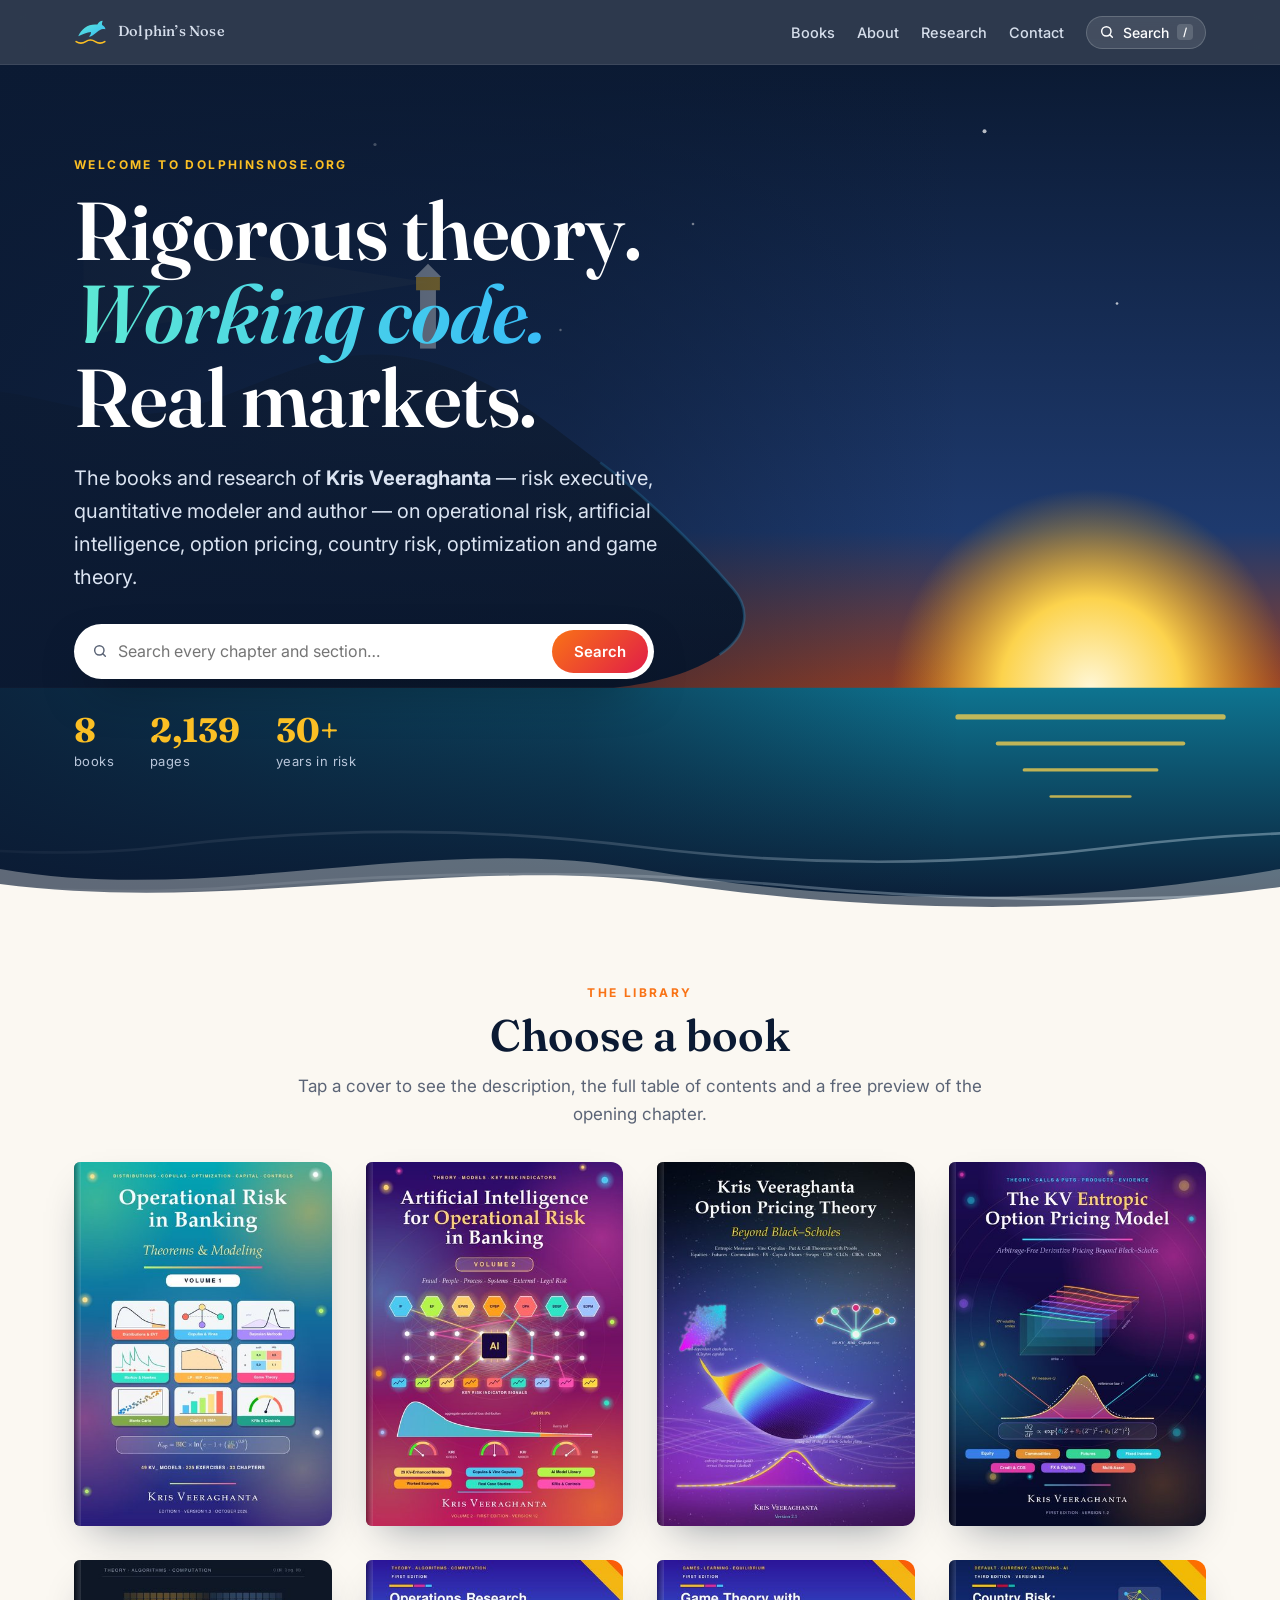
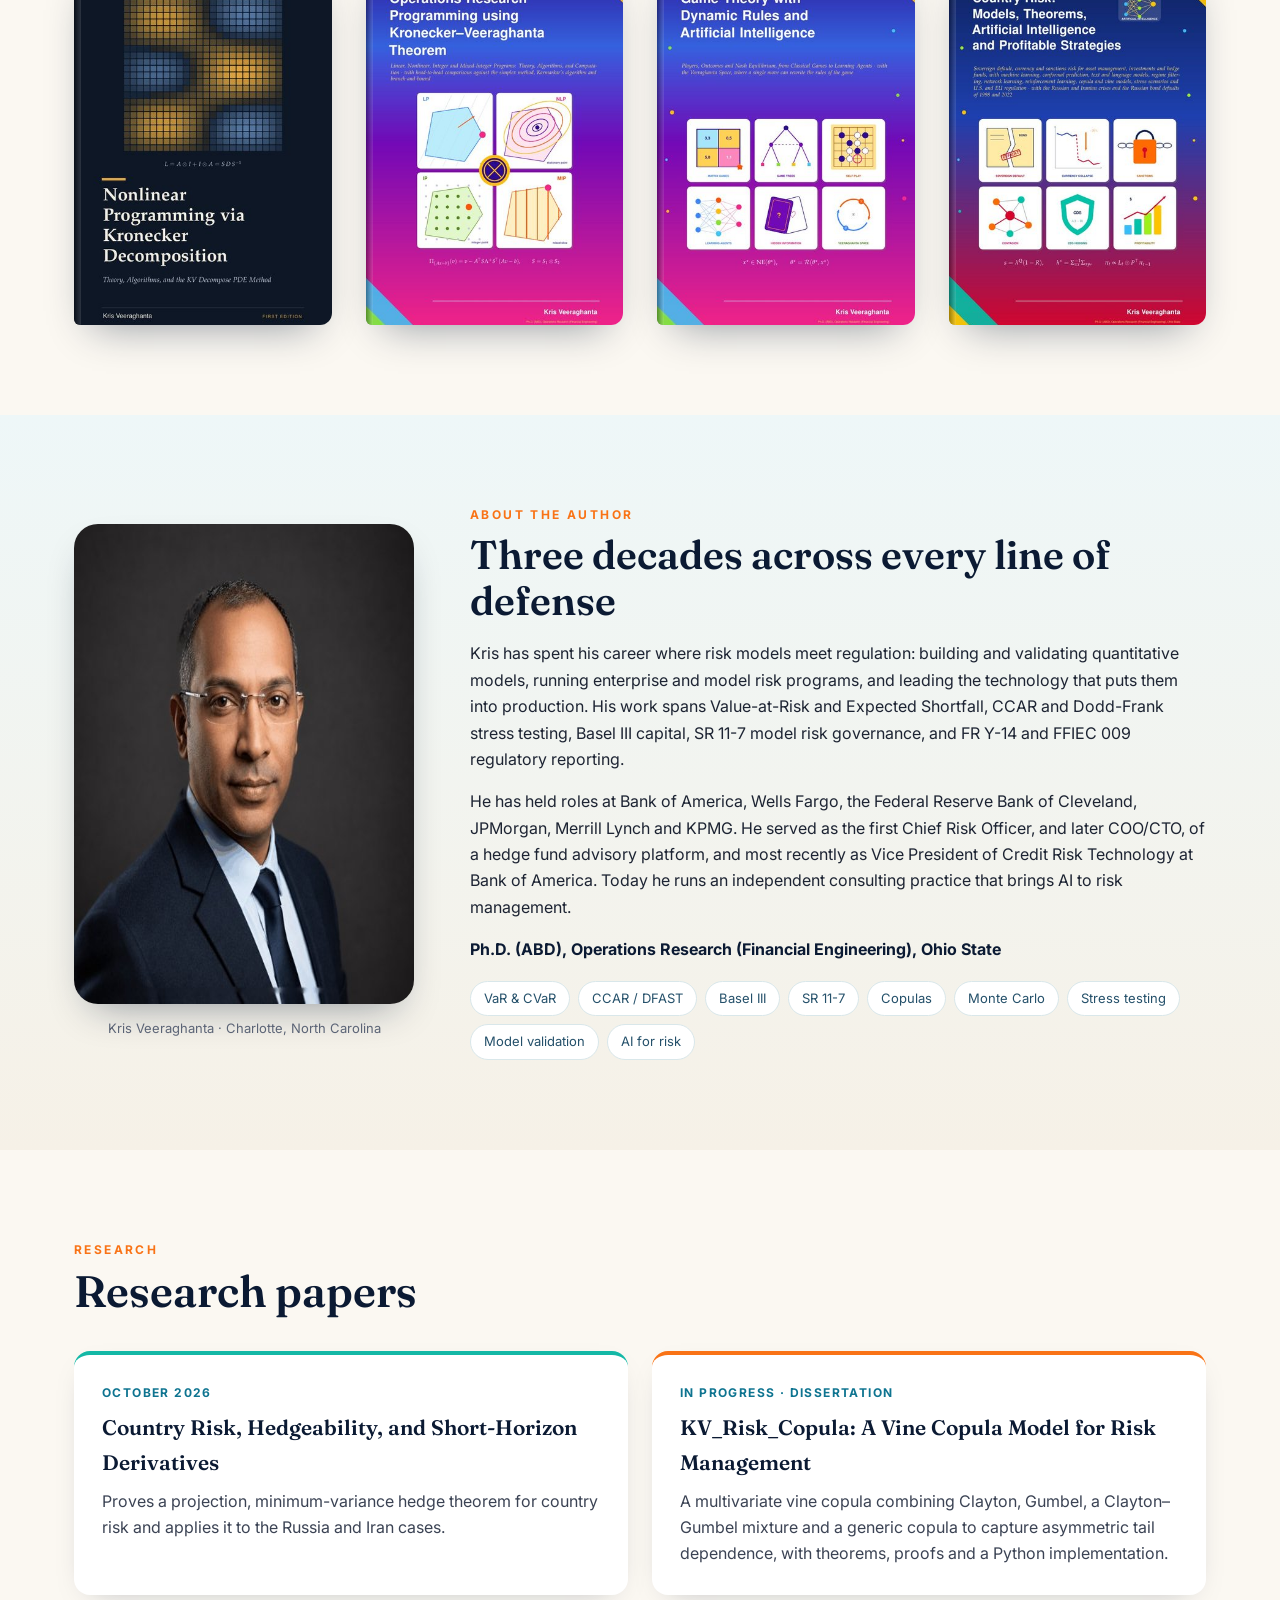
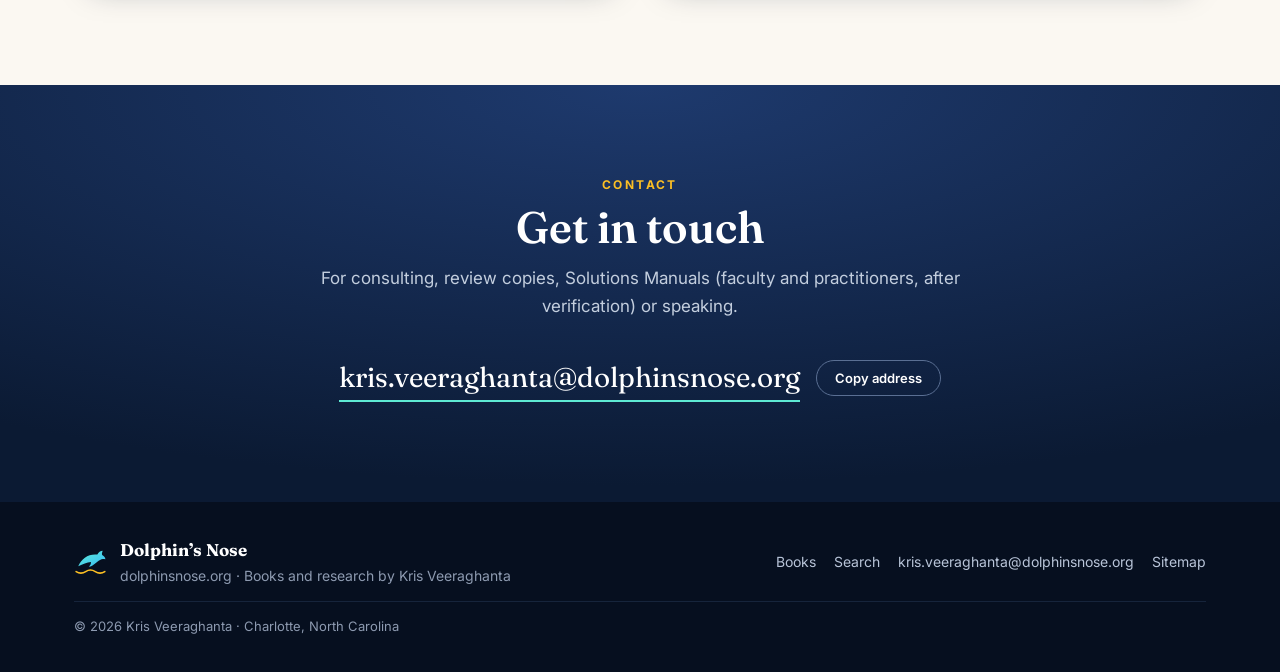
==== index.html @ d5c40ae0 "Launch dolphinsnose.org Co-Authored-By: Claude Opus 5.5 <noreply@anthropic.com> Claude-Session: http" ====
<!DOCTYPE html>
<html lang="en">
<head>
<meta charset="utf-8">
<meta name="viewport" content="width=device-width, initial-scale=1">
<title>Dolphin’s Nose · Books by Kris Veeraghanta</title>
<meta name="description" content="Welcome to Dolphin’s Nose, the home of Kris Veeraghanta’s books on operational risk, AI, option pricing, country risk, optimization and game theory, with contents and free chapter previews.">
<meta name="author" content="Kris Veeraghanta">
<meta name="robots" content="index, follow, max-image-preview:large">
<link rel="canonical" href="https://dolphinsnose.org/">
<meta property="og:type" content="website">
<meta property="og:site_name" content="Dolphin's Nose · Kris Veeraghanta">
<meta property="og:title" content="Dolphin’s Nose · Books by Kris Veeraghanta">
<meta property="og:description" content="Welcome to Dolphin’s Nose, the home of Kris Veeraghanta’s books on operational risk, AI, option pricing, country risk, optimization and game theory, with contents and free chapter previews.">
<meta property="og:url" content="https://dolphinsnose.org/">
<meta property="og:image" content="https://dolphinsnose.org/img/og-image.jpg">
<meta name="twitter:card" content="summary_large_image">
<meta name="theme-color" content="#0b1a33">
<link rel="icon" href="/img/favicon.svg" type="image/svg+xml">
<link rel="sitemap" type="application/xml" href="/sitemap.xml">
<link rel="preconnect" href="https://fonts.googleapis.com">
<link rel="preconnect" href="https://fonts.gstatic.com" crossorigin>
<link href="https://fonts.googleapis.com/css2?family=Fraunces:ital,opsz,wght@0,9..144,400;0,9..144,600;0,9..144,700;1,9..144,400&family=Inter:wght@400;500;600;700&display=swap" rel="stylesheet">
<link rel="stylesheet" href="style.css">
<script type="application/ld+json">[{"@context": "https://schema.org", "@type": "WebSite", "name": "Dolphin's Nose — Kris Veeraghanta", "url": "https://dolphinsnose.org/", "potentialAction": {"@type": "SearchAction", "target": "https://dolphinsnose.org/search.html?q={search_term_string}", "query-input": "required name=search_term_string"}}, {"@context": "https://schema.org", "@type": "Person", "name": "Kris Veeraghanta", "url": "https://dolphinsnose.org/", "image": "https://dolphinsnose.org/img/kris-veeraghanta.jpg", "email": "mailto:kris.veeraghanta@dolphinsnose.org", "jobTitle": "Risk executive, quantitative modeler and author", "address": {"@type": "PostalAddress", "addressLocality": "Charlotte", "addressRegion": "NC", "addressCountry": "US"}, "alumniOf": "The Ohio State University"}]</script>
</head>
<body>
<header class="nav"><div class="wrap">
  <a class="brand" href="/index.html" aria-label="Dolphin's Nose home"><svg class="mark" viewBox="0 0 64 64" aria-hidden="true"><defs><linearGradient id="dg" x1="0" y1="0" x2="1" y2="1"><stop offset="0" stop-color="#5eead4"/><stop offset="1" stop-color="#38bdf8"/></linearGradient></defs><path fill="url(#dg)" d="M8 40c6-15 20-24 36-22 2-4 6-7 10-7-1 3-2 6-1 8 4 2 6 5 6 8-4-1-7-1-10 1-7 4-12 11-21 13 3-3 4-6 4-9-8 1-15 4-24 8z"/><path d="M4 50c6 4 12 4 18 0s12-4 18 0 12 4 18 0" fill="none" stroke="#fbbf24" stroke-width="3" stroke-linecap="round"/></svg><span>Dolphin’s Nose</span></a>
  <nav><ul>
    <li><a href="/index.html#books">Books</a></li>
    <li class="hide-sm"><a href="/index.html#about">About</a></li>
    <li class="hide-sm"><a href="/index.html#research">Research</a></li>
    <li><a href="/index.html#contact">Contact</a></li>
    <li><button class="search-btn" type="button" data-open-search aria-label="Search the site"><svg viewBox="0 0 24 24" width="16" height="16" aria-hidden="true"><circle cx="11" cy="11" r="7" fill="none" stroke="currentColor" stroke-width="2.2"/><path d="M20 20l-4.2-4.2" stroke="currentColor" stroke-width="2.2" stroke-linecap="round"/></svg><span class="hide-sm">Search</span><kbd class="hide-sm">/</kbd></button></li>
  </ul></nav>
</div></header>

<main id="top">
<section class="hero">
  <svg class="hero-art" viewBox="0 0 1440 640" preserveAspectRatio="xMidYMid slice" aria-hidden="true">
<defs>
 <linearGradient id="sky" x1="0" y1="0" x2="0" y2="1"><stop offset="0" stop-color="#0b1a33"/><stop offset=".55" stop-color="#1e3a6e"/><stop offset=".8" stop-color="#c2410c"/><stop offset="1" stop-color="#fbbf24"/></linearGradient>
 <radialGradient id="sun" cx=".5" cy=".5" r=".5"><stop offset="0" stop-color="#fff7d6"/><stop offset=".45" stop-color="#fcd34d"/><stop offset="1" stop-color="#f59e0b" stop-opacity="0"/></radialGradient>
 <linearGradient id="sea" x1="0" y1="0" x2="0" y2="1"><stop offset="0" stop-color="#0e7490"/><stop offset="1" stop-color="#0b1a33"/></linearGradient>
 <linearGradient id="cliff" x1="0" y1="0" x2="0" y2="1"><stop offset="0" stop-color="#16263f"/><stop offset="1" stop-color="#0a1426"/></linearGradient>
</defs>
<rect width="1440" height="640" fill="url(#sky)"/>
<g fill="#fff" opacity=".7"><circle cx="120" cy="70" r="1.4"/><circle cx="300" cy="140" r="1"/><circle cx="520" cy="60" r="1.2"/><circle cx="760" cy="120" r="1"/><circle cx="980" cy="50" r="1.5"/><circle cx="1210" cy="110" r="1.1"/><circle cx="1360" cy="40" r="1"/><circle cx="660" cy="200" r=".9"/><circle cx="1080" cy="180" r="1"/></g>
<circle cx="1060" cy="470" r="150" fill="url(#sun)"/>
<path d="M0 470 L1440 470 L1440 640 L0 640Z" fill="url(#sea)"/>
<g stroke="#fcd34d" stroke-linecap="round" opacity=".75"><path d="M960 492h200" stroke-width="4"/><path d="M990 512h140" stroke-width="3"/><path d="M1010 532h100" stroke-width="2.5"/><path d="M1030 552h60" stroke-width="2"/></g>
<path d="M0 470 L0 300 C 70 290 120 250 190 245 C 260 240 300 270 360 262 C 420 254 470 210 540 220 C 600 228 640 262 690 300 C 720 322 760 360 790 395 C 805 412 800 432 780 445 C 760 458 735 466 700 470 Z" fill="url(#cliff)"/>
<path d="M690 300 C 720 322 760 360 790 395 C 805 412 800 432 780 445" fill="none" stroke="#38bdf8" stroke-opacity=".35" stroke-width="2"/>
<g transform="translate(560 214)"><rect x="-6" y="-46" width="12" height="46" fill="#e2e8f0"/><rect x="-9" y="-54" width="18" height="10" fill="#fbbf24"/><path d="M-10 -54 L0 -64 L10 -54Z" fill="#e2e8f0"/><path d="M0 -50 L-260 -90 L-260 -10Z" fill="#fde68a" opacity=".08"/></g>
<g fill="#0b1a33" opacity=".85"><path d="M1240 520 c18-22 46-30 72-24 4-6 10-9 16-9-2 5-2 9-1 12 6 3 9 7 9 12-6-2-11-1-15 1-11 7-19 17-33 20 4-4 6-9 6-13-13 1-24 5-38 12z"/></g>
<g stroke="#e0f2fe" stroke-opacity=".35" fill="none" stroke-width="2"><path d="M0 590 C 120 575 240 605 360 590 S 600 575 720 590 S 960 605 1080 590 S 1320 575 1440 590"/><path d="M0 620 C 140 607 280 632 420 620 S 700 607 840 620 S 1120 632 1260 620 S 1400 610 1440 615"/></g>
</svg>
  <div class="wrap hero-in">
    <div class="eyebrow">Welcome to dolphinsnose.org</div>
    <h1>Rigorous theory.<br><em>Working code.</em><br>Real markets.</h1>
    <p class="lede">The books and research of <b>Kris Veeraghanta</b> — risk executive, quantitative modeler and author — on operational risk, artificial intelligence, option pricing, country risk, optimization and game theory.</p>
    <form class="hero-search" action="search.html" role="search" data-hero-search>
      <svg viewBox="0 0 24 24" width="16" height="16" aria-hidden="true"><circle cx="11" cy="11" r="7" fill="none" stroke="currentColor" stroke-width="2.2"/><path d="M20 20l-4.2-4.2" stroke="currentColor" stroke-width="2.2" stroke-linecap="round"/></svg><input name="q" type="search" placeholder="Search every chapter and section…" aria-label="Search the books">
      <button type="submit">Search</button>
    </form>
    <div class="hero-stats">
      <div><b>8</b><span>books</span></div>
      <div><b>2,139</b><span>pages</span></div>
      <div><b>30+</b><span>years in risk</span></div>
    </div>
  </div>
  <svg class="waves" viewBox="0 0 1440 120" preserveAspectRatio="none" aria-hidden="true"><path d="M0 60 C 240 110 480 10 720 60 S 1200 110 1440 60 V120 H0Z" fill="currentColor" opacity=".35"/><path d="M0 80 C 260 120 520 40 760 80 S 1220 120 1440 84 V120 H0Z" fill="currentColor"/></svg>
</section>

<section id="books" class="books-sec">
  <div class="wrap">
    <div class="sec-head center">
      <div class="eyebrow">The library</div>
      <h2>Choose a book</h2>
      <p>Tap a cover to see the description, the full table of contents and a free preview of the opening chapter.</p>
    </div>
    <div class="covers"><a class="cover-card" href="books/oprisk-vol1.html" aria-label="Operational Risk in Banking"><img src="img/oprisk-vol1-thumb.jpg" width="420" height="594" loading="lazy" alt="Cover of Operational Risk in Banking by Kris Veeraghanta"><span class="sheen"></span></a><a class="cover-card" href="books/ai-oprisk-vol2.html" aria-label="Artificial Intelligence for Operational Risk in Banking"><img src="img/ai-oprisk-vol2-thumb.jpg" width="420" height="594" loading="lazy" alt="Cover of Artificial Intelligence for Operational Risk in Banking by Kris Veeraghanta"><span class="sheen"></span></a><a class="cover-card" href="books/option-pricing.html" aria-label="Kris Veeraghanta Option Pricing Theory"><img src="img/option-pricing-thumb.jpg" width="420" height="594" loading="lazy" alt="Cover of Kris Veeraghanta Option Pricing Theory by Kris Veeraghanta"><span class="sheen"></span></a><a class="cover-card" href="books/entropic.html" aria-label="The KV Entropic Option Pricing Model"><img src="img/entropic-thumb.jpg" width="420" height="594" loading="lazy" alt="Cover of The KV Entropic Option Pricing Model by Kris Veeraghanta"><span class="sheen"></span></a><a class="cover-card" href="books/decompose-pde.html" aria-label="Nonlinear Programming via Kronecker Decomposition"><img src="img/decompose-pde-thumb.jpg" width="420" height="594" loading="lazy" alt="Cover of Nonlinear Programming via Kronecker Decomposition by Kris Veeraghanta"><span class="sheen"></span></a><a class="cover-card" href="books/or-programming.html" aria-label="Operations Research Programming using Kronecker–Veeraghanta Theorem"><img src="img/or-programming-thumb.jpg" width="420" height="594" loading="lazy" alt="Cover of Operations Research Programming using Kronecker–Veeraghanta Theorem by Kris Veeraghanta"><span class="sheen"></span></a><a class="cover-card" href="books/game-theory.html" aria-label="Game Theory with Dynamic Rules and Artificial Intelligence"><img src="img/game-theory-thumb.jpg" width="420" height="594" loading="lazy" alt="Cover of Game Theory with Dynamic Rules and Artificial Intelligence by Kris Veeraghanta"><span class="sheen"></span></a><a class="cover-card" href="books/country-risk.html" aria-label="Country Risk: Models, Theorems, Artificial Intelligence and Profitable Strategies"><img src="img/country-risk-thumb.jpg" width="420" height="594" loading="lazy" alt="Cover of Country Risk: Models, Theorems, Artificial Intelligence and Profitable Strategies by Kris Veeraghanta"><span class="sheen"></span></a></div>
  </div>
</section>

<section id="about" class="about-sec">
  <div class="wrap about">
    <figure class="portrait"><img src="img/kris-veeraghanta.jpg" width="480" height="480" alt="Portrait of Kris Veeraghanta" loading="lazy"><figcaption>Kris Veeraghanta · Charlotte, North Carolina</figcaption></figure>
    <div>
      <div class="eyebrow">About the author</div>
      <h2>Three decades across every line of defense</h2>
      <p>Kris has spent his career where risk models meet regulation: building and validating quantitative models, running enterprise and model risk programs, and leading the technology that puts them into production. His work spans Value-at-Risk and Expected Shortfall, CCAR and Dodd-Frank stress testing, Basel III capital, SR 11-7 model risk governance, and FR Y-14 and FFIEC 009 regulatory reporting.</p>
      <p>He has held roles at Bank of America, Wells Fargo, the Federal Reserve Bank of Cleveland, JPMorgan, Merrill Lynch and KPMG. He served as the first Chief Risk Officer, and later COO/CTO, of a hedge fund advisory platform, and most recently as Vice President of Credit Risk Technology at Bank of America. Today he runs an independent consulting practice that brings AI to risk management.</p>
      <p class="degree"><b>Ph.D. (ABD), Operations Research (Financial Engineering), Ohio State</b></p>
      <div class="chips"><span>VaR &amp; CVaR</span><span>CCAR / DFAST</span><span>Basel III</span><span>SR 11-7</span><span>Copulas</span><span>Monte Carlo</span><span>Stress testing</span><span>Model validation</span><span>AI for risk</span></div>
    </div>
  </div>
</section>

<section id="research" class="research-sec">
  <div class="wrap">
    <div class="sec-head"><div class="eyebrow">Research</div><h2>Research papers</h2></div>
    <div class="papers">
      <article class="paper"><div class="status">October 2026</div><h3>Country Risk, Hedgeability, and Short-Horizon Derivatives</h3><p>Proves a projection, minimum-variance hedge theorem for country risk and applies it to the Russia and Iran cases.</p></article>
      <article class="paper"><div class="status">In progress · Dissertation</div><h3>KV_Risk_Copula: A Vine Copula Model for Risk Management</h3><p>A multivariate vine copula combining Clayton, Gumbel, a Clayton–Gumbel mixture and a generic copula to capture asymmetric tail dependence, with theorems, proofs and a Python implementation.</p></article>
    </div>
  </div>
</section>

<section id="contact" class="contact-sec">
  <div class="wrap">
    <div class="sec-head center"><div class="eyebrow">Contact</div><h2>Get in touch</h2>
    <p>For consulting, review copies, Solutions Manuals (faculty and practitioners, after verification) or speaking.</p></div>
    <div class="email-row"><a class="addr" href="mailto:kris.veeraghanta@dolphinsnose.org">kris.veeraghanta@dolphinsnose.org</a><button class="copy" type="button" data-copy="kris.veeraghanta@dolphinsnose.org">Copy address</button></div>
  </div>
</section>
</main>
<footer><div class="wrap">
  <div class="f-brand"><svg class="mark" viewBox="0 0 64 64" aria-hidden="true"><defs><linearGradient id="dg" x1="0" y1="0" x2="1" y2="1"><stop offset="0" stop-color="#5eead4"/><stop offset="1" stop-color="#38bdf8"/></linearGradient></defs><path fill="url(#dg)" d="M8 40c6-15 20-24 36-22 2-4 6-7 10-7-1 3-2 6-1 8 4 2 6 5 6 8-4-1-7-1-10 1-7 4-12 11-21 13 3-3 4-6 4-9-8 1-15 4-24 8z"/><path d="M4 50c6 4 12 4 18 0s12-4 18 0 12 4 18 0" fill="none" stroke="#fbbf24" stroke-width="3" stroke-linecap="round"/></svg><div><b>Dolphin’s Nose</b><br><span>dolphinsnose.org · Books and research by Kris Veeraghanta</span></div></div>
  <div class="f-links"><a href="/index.html#books">Books</a><a href="/search.html">Search</a><a href="mailto:kris.veeraghanta@dolphinsnose.org">kris.veeraghanta@dolphinsnose.org</a><a href="/sitemap.xml">Sitemap</a></div>
  <div class="f-copy">© 2026 Kris Veeraghanta · Charlotte, North Carolina</div>
</div></footer>
<div class="search-ov" id="searchOv" hidden>
  <div class="search-box" role="dialog" aria-modal="true" aria-label="Search the site">
    <div class="search-in"><svg viewBox="0 0 24 24" width="16" height="16" aria-hidden="true"><circle cx="11" cy="11" r="7" fill="none" stroke="currentColor" stroke-width="2.2"/><path d="M20 20l-4.2-4.2" stroke="currentColor" stroke-width="2.2" stroke-linecap="round"/></svg><input id="searchQ" type="search" placeholder="Search books, chapters and topics — try “copula”, “Iran”, “Nash”" autocomplete="off"><button type="button" class="esc" data-close-search>Esc</button></div>
    <div class="search-res" id="searchRes"></div>
  </div>
</div>
<script src="search-index.js" defer></script>
<script src="site.js" defer></script>
</body>
</html>
---- style.css ----
:root{
  --ink:#0b1a33; --ink-2:#13284d; --navy:#1e3a6e; --sea:#0e7490; --teal:#14b8a6; --aqua:#5eead4; --sky:#38bdf8;
  --sun:#fbbf24; --coral:#f97316; --rose:#e11d48; --violet:#7c3aed;
  --paper:#fbf8f2; --card:#ffffff; --text:#1d2433; --muted:#5b6476; --rule:#e7e1d4;
  --serif:'Fraunces',Georgia,serif; --sans:'Inter',system-ui,-apple-system,Segoe UI,sans-serif;
  --r:16px; --shadow:0 18px 40px -18px rgba(11,26,51,.45);
}
*{box-sizing:border-box}
html{scroll-behavior:smooth}
body{margin:0;background:var(--paper);color:var(--text);font:16px/1.65 var(--sans);-webkit-font-smoothing:antialiased}
img{max-width:100%;display:block}
a{color:var(--sea)}
.wrap{max-width:1180px;margin:0 auto;padding:0 24px}
.eyebrow{font-size:12px;letter-spacing:2.4px;text-transform:uppercase;font-weight:700;color:var(--coral)}
.sec-head{margin-bottom:34px}
.sec-head.center{text-align:center;max-width:720px;margin-left:auto;margin-right:auto}
.sec-head h2{font-family:var(--serif);font-weight:600;font-size:clamp(30px,4vw,44px);line-height:1.12;margin:8px 0 12px;color:var(--ink)}
.sec-head p{color:var(--muted);font-size:17px;margin:0}
.small{font-size:14px;color:var(--muted)}
.hide-sm{}
@media(max-width:700px){.hide-sm{display:none!important}}

/* nav */
.nav{position:sticky;top:0;z-index:50;background:rgba(11,26,51,.86);backdrop-filter:saturate(1.4) blur(12px);-webkit-backdrop-filter:saturate(1.4) blur(12px);border-bottom:1px solid rgba(255,255,255,.08)}
.nav .wrap{display:flex;align-items:center;justify-content:space-between;height:64px}
.brand{display:flex;align-items:center;gap:10px;color:#fff;text-decoration:none;font-family:var(--serif);font-size:20px;font-weight:600;letter-spacing:.2px}
.mark{width:34px;height:34px}
.nav ul{display:flex;align-items:center;gap:22px;list-style:none;margin:0;padding:0}
.nav a{color:#d6deeb;text-decoration:none;font-size:14.5px;font-weight:500}
.nav a:hover{color:var(--aqua)}
.search-btn{display:flex;align-items:center;gap:8px;background:rgba(255,255,255,.1);border:1px solid rgba(255,255,255,.18);color:#fff;border-radius:999px;padding:7px 12px;font:500 14px var(--sans);cursor:pointer}
.search-btn:hover{background:rgba(255,255,255,.18)}
.search-btn kbd{font:600 11px var(--sans);background:rgba(255,255,255,.15);border-radius:4px;padding:1px 6px}

/* hero */
.hero{position:relative;color:#fff;overflow:hidden;min-height:640px;display:flex;align-items:center;background:var(--ink)}
.hero-art{position:absolute;inset:0;width:100%;height:100%}
.hero::after{content:"";position:absolute;inset:0;background:linear-gradient(90deg,rgba(11,26,51,.88) 0%,rgba(11,26,51,.55) 45%,rgba(11,26,51,0) 75%)}
.hero-in{position:relative;z-index:2;padding:90px 24px 140px;width:100%}
.hero .eyebrow{color:var(--sun)}
.hero h1{font-family:var(--serif);font-weight:600;font-size:clamp(44px,7vw,82px);line-height:1.02;margin:14px 0 22px;letter-spacing:-.5px}
.hero h1 em{font-style:italic;background:linear-gradient(90deg,var(--aqua),var(--sky));-webkit-background-clip:text;background-clip:text;color:transparent}
.lede{font-size:clamp(17px,2vw,20px);color:#dbe4f2;max-width:620px;margin:0 0 30px}
.hero-search{display:flex;align-items:center;gap:10px;max-width:580px;background:#fff;border-radius:999px;padding:6px 6px 6px 18px;box-shadow:0 20px 50px -20px rgba(0,0,0,.6);color:var(--muted)}
.hero-search input{flex:1;border:0;outline:0;font:16px var(--sans);color:var(--text);background:transparent;min-width:0;padding:8px 0}
.hero-search button{border:0;background:linear-gradient(135deg,var(--coral),var(--rose));color:#fff;font:600 15px var(--sans);padding:12px 22px;border-radius:999px;cursor:pointer}
.hero-search.light{box-shadow:0 0 0 1px var(--rule),var(--shadow)}
.hero-stats{display:flex;gap:36px;margin-top:34px}
.hero-stats b{display:block;font-family:var(--serif);font-size:34px;line-height:1;color:var(--sun)}
.hero-stats span{font-size:13px;color:#b9c6da;letter-spacing:.4px}
.waves{position:absolute;left:0;right:0;bottom:-1px;width:100%;height:90px;color:var(--paper);z-index:3}

/* shelves */
.books-sec{padding:70px 0 90px}
.shelf{margin:0 0 58px}
.shelf-label{display:flex;align-items:center;gap:16px;margin:0 0 26px;font-family:var(--serif);font-weight:600;font-size:22px;color:var(--ink)}
.shelf-label::after{content:"";flex:1;height:2px;background:linear-gradient(90deg,var(--teal),var(--sky),transparent);border-radius:2px}
.covers{display:grid;grid-template-columns:repeat(auto-fill,minmax(210px,1fr));gap:34px}
.cover-card{position:relative;display:block;border-radius:6px 12px 12px 6px;overflow:hidden;aspect-ratio:210/297;box-shadow:inset 6px 0 0 rgba(0,0,0,.25),var(--shadow);transition:transform .35s cubic-bezier(.2,.8,.2,1),box-shadow .35s}
.cover-card img{width:100%;height:100%;object-fit:cover}
.cover-card::before{content:"";position:absolute;left:0;top:0;bottom:0;width:7px;background:linear-gradient(90deg,rgba(0,0,0,.35),rgba(255,255,255,.12));z-index:2}
.cover-card .sheen{position:absolute;inset:0;background:linear-gradient(115deg,transparent 35%,rgba(255,255,255,.28) 50%,transparent 65%);transform:translateX(-120%);transition:transform .8s}
.cover-card:hover{transform:translateY(-10px) rotate(-1deg);box-shadow:0 32px 60px -22px rgba(11,26,51,.65)}
.cover-card:hover .sheen{transform:translateX(120%)}
.cover-card:focus-visible{outline:3px solid var(--coral);outline-offset:4px}

/* about */
.about-sec{padding:90px 0;background:linear-gradient(180deg,#eef7f8,#f6f1e7)}
.about{display:grid;grid-template-columns:340px 1fr;gap:56px;align-items:center}
@media(max-width:860px){.about{grid-template-columns:1fr}}
.portrait{margin:0;position:relative}
.portrait img{border-radius:24px;box-shadow:var(--shadow);aspect-ratio:1}
.portrait::before{content:"";position:absolute;inset:-14px 14px 14px -14px;border-radius:28px;background:linear-gradient(135deg,var(--teal),var(--sky) 50%,var(--sun));z-index:-1;opacity:.9}
.portrait figcaption{font-size:13px;color:var(--muted);margin-top:14px;text-align:center}
.about h2{font-family:var(--serif);font-size:clamp(28px,3.5vw,40px);line-height:1.15;margin:8px 0 16px;color:var(--ink);font-weight:600}
.degree{color:var(--ink)}
.chips{display:flex;flex-wrap:wrap;gap:8px;margin-top:18px}
.chips span{font-size:13px;padding:6px 13px;border-radius:999px;background:#fff;border:1px solid #d9e7ea;color:#24506a}

/* research */
.research-sec{padding:90px 0}
.papers{display:grid;grid-template-columns:1fr 1fr;gap:24px}
@media(max-width:760px){.papers{grid-template-columns:1fr}}
.paper{background:var(--card);border-radius:var(--r);padding:28px;border-top:4px solid var(--teal);box-shadow:0 10px 30px -18px rgba(11,26,51,.35)}
.paper:nth-child(2){border-top-color:var(--coral)}
.paper .status{font-size:12px;letter-spacing:1.4px;text-transform:uppercase;font-weight:700;color:var(--sea)}
.paper h3{font-family:var(--serif);font-size:21px;margin:8px 0 8px;color:var(--ink);font-weight:600}
.paper p{margin:0;color:#3b4354}

/* contact */
.contact-sec{padding:90px 0 100px;background:radial-gradient(1200px 400px at 50% 0,#1e3a6e,var(--ink));color:#fff}
.contact-sec .sec-head h2{color:#fff}.contact-sec .sec-head p{color:#c3cede}
.contact-sec .eyebrow{color:var(--sun)}
.email-row{display:flex;flex-wrap:wrap;gap:16px;align-items:center;justify-content:center}
.addr{font-family:var(--serif);font-size:clamp(18px,3vw,28px);color:#fff;text-decoration:none;border-bottom:2px solid var(--aqua);word-break:break-all}
.copy{cursor:pointer;background:transparent;border:1px solid #5a6f93;color:#fff;border-radius:999px;padding:9px 18px;font:600 13px var(--sans)}
.copy:hover{border-color:var(--aqua)}

/* footer */
footer{background:#060f1f;color:#8d9ab0;font-size:14px;padding:34px 0}
footer .wrap{display:grid;grid-template-columns:1fr auto;gap:14px 24px;align-items:center}
.f-brand{display:flex;gap:12px;align-items:center}.f-brand b{color:#fff;font-family:var(--serif);font-size:17px}
.f-links{display:flex;flex-wrap:wrap;gap:18px}.f-links a{color:#b8c4d8;text-decoration:none}.f-links a:hover{color:var(--aqua)}
.f-copy{grid-column:1/-1;font-size:13px;border-top:1px solid #16243b;padding-top:14px}
@media(max-width:700px){footer .wrap{grid-template-columns:1fr}}

/* buttons */
.btns{display:flex;flex-wrap:wrap;gap:12px;margin-top:26px}
.btn{display:inline-block;padding:12px 22px;border-radius:999px;font-weight:600;font-size:14.5px;text-decoration:none}
.btn.primary{background:linear-gradient(135deg,var(--coral),var(--rose));color:#fff;box-shadow:0 10px 24px -10px rgba(225,29,72,.7)}
.btn.ghost{border:1px solid rgba(255,255,255,.4);color:#fff}
.btn.ghost:hover{background:rgba(255,255,255,.1)}

/* book page */
.book-hero{position:relative;color:#fff;overflow:hidden;background:var(--ink)}
.book-bg{position:absolute;inset:-40px;background-size:cover;background-position:center;filter:blur(38px) saturate(1.5) brightness(.55);transform:scale(1.1)}
.book-hero::after{content:"";position:absolute;inset:0;background:linear-gradient(180deg,rgba(11,26,51,.25),rgba(11,26,51,.65))}
.book-hero-in{position:relative;z-index:2;display:grid;grid-template-columns:360px 1fr;gap:56px;align-items:center;padding:64px 24px 130px}
@media(max-width:860px){.book-hero-in{grid-template-columns:1fr;gap:32px}.big-cover{max-width:300px;margin:0 auto}}
.big-cover img{border-radius:6px 14px 14px 6px;box-shadow:inset 6px 0 0 rgba(0,0,0,.25),0 40px 80px -30px rgba(0,0,0,.8);transition:transform .4s}
.big-cover:hover img{transform:translateY(-6px) rotate(-1deg)}
.crumbs{font-size:13px;color:#c6d2e4;margin-bottom:10px}.crumbs a{color:var(--aqua);text-decoration:none}
.book-hero h1{font-family:var(--serif);font-weight:600;font-size:clamp(30px,4.4vw,52px);line-height:1.08;margin:0 0 10px}
.book-hero .sub{font-family:var(--serif);font-style:italic;font-size:clamp(18px,2.2vw,24px);color:var(--sun);margin:0 0 16px}
.tagline{font-size:18px;color:#e6ecf5;margin:0 0 18px;max-width:640px}
.meta{display:flex;flex-wrap:wrap;gap:8px}
.meta span{font-size:13px;padding:5px 12px;border-radius:999px;background:rgba(255,255,255,.12);border:1px solid rgba(255,255,255,.18)}
.bstats{display:flex;flex-wrap:wrap;gap:30px;margin-top:26px}
.bstats b{display:block;font-family:var(--serif);font-size:30px;line-height:1.05;color:var(--aqua)}
.bstats span{font-size:13px;color:#c3cede}
.book-body{padding:60px 0 20px}
.two{display:grid;grid-template-columns:1fr 320px;gap:48px;align-items:start}
@media(max-width:860px){.two{grid-template-columns:1fr}}
.about-book p{font-size:17.5px;line-height:1.75;color:#2a3242}
.about-book p:first-of-type::first-letter{font-family:var(--serif);float:left;font-size:64px;line-height:.9;padding:6px 10px 0 0;color:var(--coral);font-weight:700}
.kw{margin-top:18px;font-size:13.5px;color:var(--sea);font-weight:600}
.toc-tools{position:sticky;top:90px;background:var(--card);border-radius:var(--r);padding:22px;box-shadow:0 10px 30px -18px rgba(11,26,51,.4);border:1px solid var(--rule)}
.toc-tools input{width:100%;margin-top:10px;padding:11px 14px;border-radius:10px;border:1px solid var(--rule);font:15px var(--sans);outline:none}
.toc-tools input:focus{border-color:var(--teal);box-shadow:0 0 0 3px rgba(20,184,166,.2)}
.toc-sec{padding:40px 0 60px}
.toc{columns:2 420px;column-gap:40px}
.part{break-inside:avoid;break-after:avoid;font-family:var(--serif);font-size:20px;color:var(--ink);margin:22px 0 10px;padding:10px 14px;border-radius:10px;background:linear-gradient(90deg,#e0f7f4,#fff3e0);display:flex;justify-content:space-between}
.ch{break-inside:avoid;border-bottom:1px solid var(--rule)}
.ch summary,.ch.leaf{display:flex;justify-content:space-between;gap:12px;padding:11px 4px;cursor:pointer;list-style:none;font-weight:600;color:var(--ink)}
.ch.leaf{cursor:default}
.ch summary::-webkit-details-marker{display:none}
.ch summary .ct::before{content:"▸";display:inline-block;width:18px;color:var(--teal);transition:transform .2s}
.ch[open] summary .ct::before{transform:rotate(90deg)}
.ch.leaf .ct::before{content:"•";display:inline-block;width:18px;color:var(--coral)}
.ch summary:hover{color:var(--sea)}
.pg{font-weight:500;color:var(--muted);font-variant-numeric:tabular-nums;font-size:14px;white-space:nowrap}
.secs{list-style:none;margin:0 0 10px;padding:0 0 0 22px}
.secs li{display:flex;justify-content:space-between;gap:12px;padding:4px 0;font-size:15px;color:#3b4354;border-bottom:1px dashed #efe9dd}
.ch.hit>summary,.ch.leaf.hit,.secs li.hit{background:#fff6d6}
.toc-empty{color:var(--muted)}
.preview-sec{padding:50px 0 80px;background:linear-gradient(180deg,#f6f1e7,#eaf4f6)}
.pdf-frame{height:min(88vh,1000px);border-radius:var(--r);overflow:hidden;box-shadow:var(--shadow);background:#334155;border:1px solid var(--rule)}
.pdf-frame object{display:block}
.nopdf{color:#fff;padding:30px}.nopdf a{color:var(--aqua)}
.pager{background:var(--ink);padding:30px 0}
.pager .wrap{display:flex;justify-content:space-between;gap:20px}
.pager a{color:#fff;text-decoration:none;font-family:var(--serif);font-size:17px;max-width:45%}
.pager a span{display:block;font:600 12px var(--sans);letter-spacing:1.5px;text-transform:uppercase;color:var(--sun);margin-bottom:4px}
.pager a.r{text-align:right}

/* search overlay */
.search-ov{position:fixed;inset:0;z-index:100;background:rgba(6,15,31,.6);backdrop-filter:blur(6px);display:flex;justify-content:center;align-items:flex-start;padding:9vh 16px}
.search-ov[hidden]{display:none}
.search-box{width:min(720px,100%);background:#fff;border-radius:18px;box-shadow:0 40px 90px -30px rgba(0,0,0,.7);overflow:hidden}
.search-in{display:flex;align-items:center;gap:12px;padding:16px 18px;border-bottom:1px solid var(--rule);color:var(--muted)}
.search-in input{flex:1;border:0;outline:0;font:18px var(--sans);color:var(--text)}
.esc{border:1px solid var(--rule);background:#f6f4ef;border-radius:6px;font:600 12px var(--sans);padding:4px 8px;cursor:pointer;color:var(--muted)}
.search-res{max-height:62vh;overflow:auto;padding:8px}
.search-res.page{max-height:none;padding:20px 0}
.sr-group{margin:6px 0 12px}
.sr-book{display:flex;align-items:center;gap:12px;padding:8px 10px;font-weight:700;color:var(--ink);text-decoration:none;border-radius:10px}
.sr-book img{width:34px;border-radius:3px;box-shadow:0 4px 10px -4px rgba(0,0,0,.4)}
.sr-item{display:flex;justify-content:space-between;gap:14px;padding:8px 12px 8px 56px;border-radius:10px;text-decoration:none;color:#2a3242;font-size:15px}
.sr-item small{display:block;color:var(--muted);font-size:12.5px}
.sr-item:hover,.sr-item.on,.sr-book:hover{background:#eef8f7}
.sr-item .pg{align-self:center}
mark{background:#fde68a;color:inherit;border-radius:3px;padding:0 1px}
.sr-none,.sr-hint{padding:22px;color:var(--muted)}
.search-page{padding:60px 0 80px;min-height:60vh}
.notfound{padding:90px 24px;min-height:60vh}.notfound h1{font-family:var(--serif);font-size:48px;color:var(--ink)}
.center{text-align:center}
.reader{display:grid;grid-template-columns:repeat(auto-fill,minmax(360px,1fr));gap:26px;max-height:1200px;overflow:auto;padding:26px;border-radius:var(--r);background:linear-gradient(135deg,#1e3a6e,#0b1a33);box-shadow:var(--shadow)}
.pg-img{margin:0;position:relative}
.pg-img img{width:100%;height:auto;background:#fff;border-radius:3px;box-shadow:0 14px 30px -12px rgba(0,0,0,.7)}
.pg-img figcaption{text-align:center;color:#9fb0cc;font-size:12px;margin-top:6px}
@media(max-width:600px){.reader{grid-template-columns:1fr;padding:14px;max-height:none}}
.covers{grid-template-columns:repeat(4,1fr)}
@media(max-width:980px){.covers{grid-template-columns:repeat(3,1fr)}}
@media(max-width:700px){.covers{grid-template-columns:repeat(2,1fr);gap:20px}}
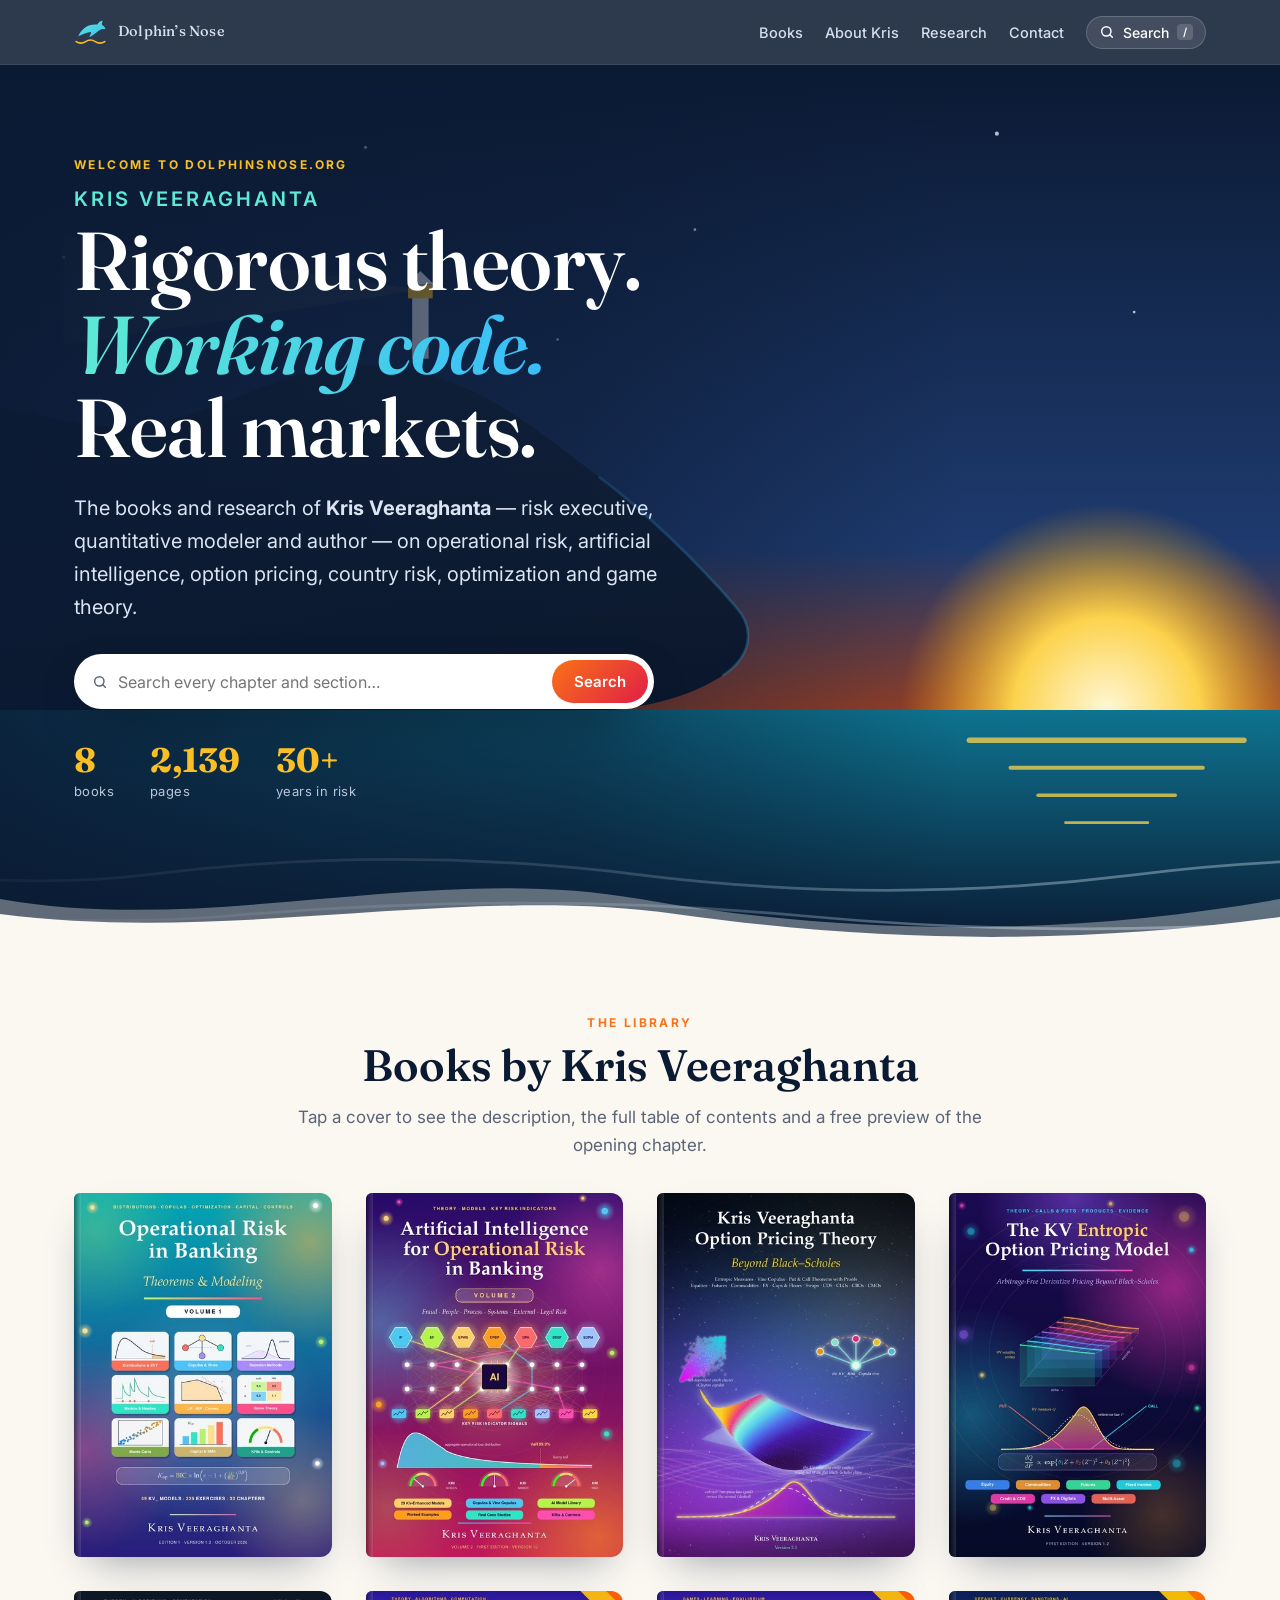
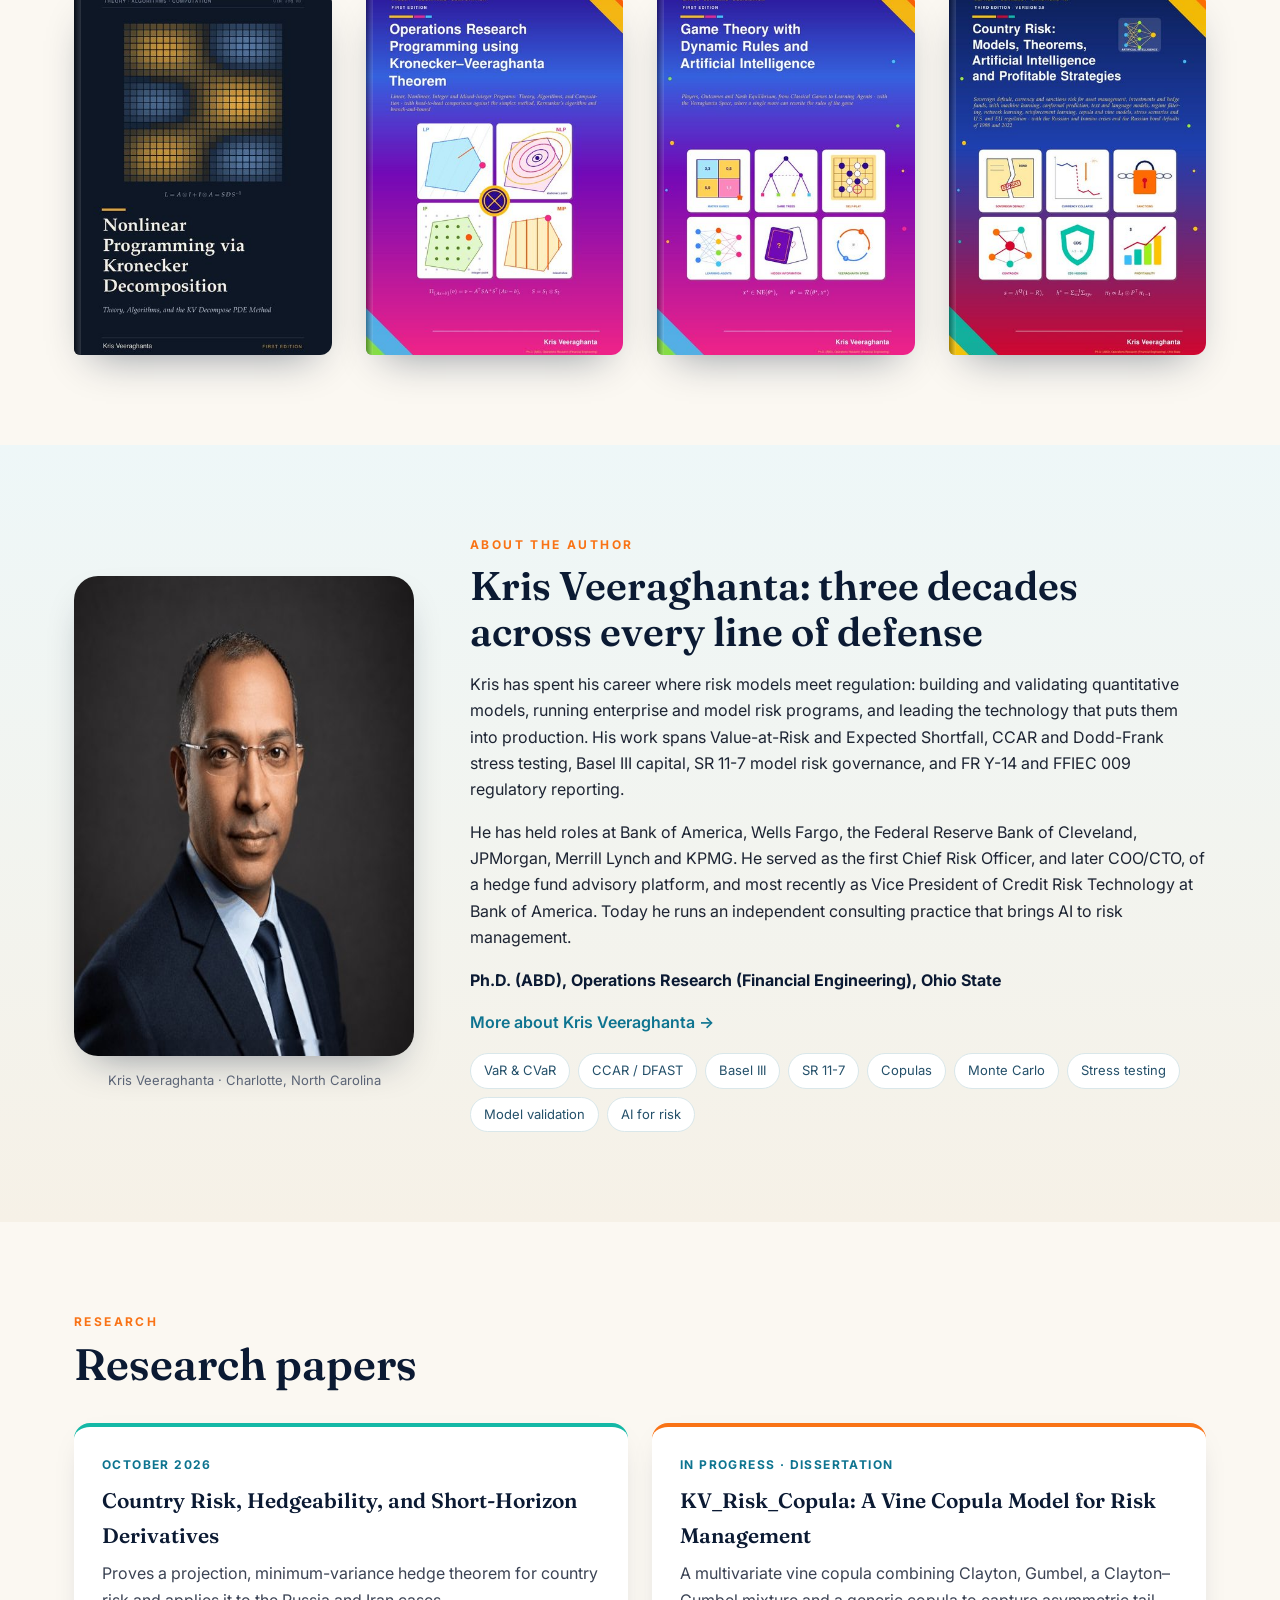
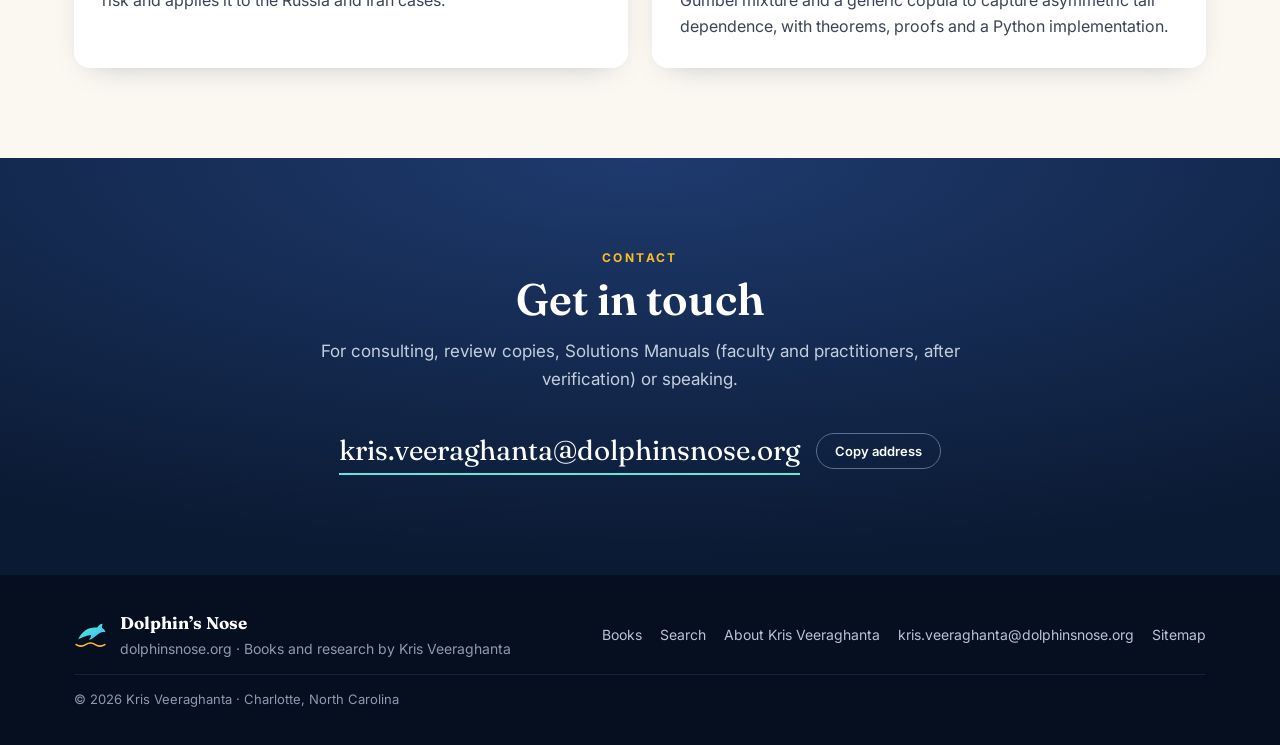
==== commit 251390ac: "SEO: name-first titles, author page, structured data, keywords, llms.txt, IndexNow key Co-Authored-B" ====
--- a/index.html
+++ b/index.html
@@ -3,18 +3,25 @@
 <head>
 <meta charset="utf-8">
 <meta name="viewport" content="width=device-width, initial-scale=1">
-<title>Dolphin’s Nose · Books by Kris Veeraghanta</title>
-<meta name="description" content="Welcome to Dolphin’s Nose, the home of Kris Veeraghanta’s books on operational risk, AI, option pricing, country risk, optimization and game theory, with contents and free chapter previews.">
+<title>Kris Veeraghanta — Books on Risk, Option Pricing, AI &amp; Optimization | Dolphin’s Nose</title>
+<meta name="description" content="Kris Veeraghanta — author of eight books on operational risk in banking, AI for operational risk, option pricing beyond Black–Scholes, country risk, Kronecker decomposition, operations research and game theory. Contents and free chapter previews.">
 <meta name="author" content="Kris Veeraghanta">
+<meta name="keywords" content="Kris Veeraghanta, Veeraghanta, Kris Veeraghanta books, operational risk in banking, AI operational risk, option pricing theory, beyond Black-Scholes, KV entropic option pricing, country risk, sovereign default, KV_Risk_Copula, vine copula, Kronecker-Veeraghanta, nonlinear programming, operations research, game theory dynamic rules, Veeraghanta space, quantitative finance, risk management, Dolphin&#x27;s Nose">
 <meta name="robots" content="index, follow, max-image-preview:large">
 <link rel="canonical" href="https://dolphinsnose.org/">
 <meta property="og:type" content="website">
+<meta property="og:locale" content="en_US">
+<meta name="twitter:title" content="Kris Veeraghanta — Books on Risk, Option Pricing, AI &amp; Optimization | Dolphin’s Nose">
+<meta name="twitter:description" content="Kris Veeraghanta — author of eight books on operational risk in banking, AI for operational risk, option pricing beyond Black–Scholes, country risk, Kronecker decomposition, operations research and game theory. Contents and free chapter previews.">
+<meta name="twitter:image" content="https://dolphinsnose.org/img/og-image.jpg">
+<link rel="alternate" type="text/plain" href="/llms.txt" title="LLM summary">
 <meta property="og:site_name" content="Dolphin's Nose · Kris Veeraghanta">
-<meta property="og:title" content="Dolphin’s Nose · Books by Kris Veeraghanta">
-<meta property="og:description" content="Welcome to Dolphin’s Nose, the home of Kris Veeraghanta’s books on operational risk, AI, option pricing, country risk, optimization and game theory, with contents and free chapter previews.">
+<meta property="og:title" content="Kris Veeraghanta — Books on Risk, Option Pricing, AI &amp; Optimization | Dolphin’s Nose">
+<meta property="og:description" content="Kris Veeraghanta — author of eight books on operational risk in banking, AI for operational risk, option pricing beyond Black–Scholes, country risk, Kronecker decomposition, operations research and game theory. Contents and free chapter previews.">
 <meta property="og:url" content="https://dolphinsnose.org/">
 <meta property="og:image" content="https://dolphinsnose.org/img/og-image.jpg">
 <meta name="twitter:card" content="summary_large_image">
+<meta name="google-site-verification" content="7df3JsyQjXDO4Yy1PPxPUbqa0fzQI_dQc77vclcpmEM">
 <meta name="theme-color" content="#0b1a33">
 <link rel="icon" href="/img/favicon.svg" type="image/svg+xml">
 <link rel="sitemap" type="application/xml" href="/sitemap.xml">
@@ -22,14 +29,14 @@
 <link rel="preconnect" href="https://fonts.gstatic.com" crossorigin>
 <link href="https://fonts.googleapis.com/css2?family=Fraunces:ital,opsz,wght@0,9..144,400;0,9..144,600;0,9..144,700;1,9..144,400&family=Inter:wght@400;500;600;700&display=swap" rel="stylesheet">
 <link rel="stylesheet" href="style.css">
-<script type="application/ld+json">[{"@context": "https://schema.org", "@type": "WebSite", "name": "Dolphin's Nose — Kris Veeraghanta", "url": "https://dolphinsnose.org/", "potentialAction": {"@type": "SearchAction", "target": "https://dolphinsnose.org/search.html?q={search_term_string}", "query-input": "required name=search_term_string"}}, {"@context": "https://schema.org", "@type": "Person", "name": "Kris Veeraghanta", "url": "https://dolphinsnose.org/", "image": "https://dolphinsnose.org/img/kris-veeraghanta.jpg", "email": "mailto:kris.veeraghanta@dolphinsnose.org", "jobTitle": "Risk executive, quantitative modeler and author", "address": {"@type": "PostalAddress", "addressLocality": "Charlotte", "addressRegion": "NC", "addressCountry": "US"}, "alumniOf": "The Ohio State University"}]</script>
+<script type="application/ld+json">[{"@context": "https://schema.org", "@type": "WebSite", "name": "Dolphin's Nose — Kris Veeraghanta", "url": "https://dolphinsnose.org/", "potentialAction": {"@type": "SearchAction", "target": "https://dolphinsnose.org/search.html?q={search_term_string}", "query-input": "required name=search_term_string"}}, {"@context": "https://schema.org", "@type": "Person", "@id": "https://dolphinsnose.org/#kris", "name": "Kris Veeraghanta", "givenName": "Kris", "familyName": "Veeraghanta", "url": "https://dolphinsnose.org/about.html", "image": "https://dolphinsnose.org/img/kris-veeraghanta.jpg", "email": "mailto:kris.veeraghanta@dolphinsnose.org", "jobTitle": "Risk executive, quantitative modeler and author", "description": "Kris Veeraghanta is a risk executive, quantitative modeler and author with more than 30 years in financial risk management at Bank of America, Wells Fargo, the Federal Reserve Bank of Cleveland, JPMorgan, Merrill Lynch and KPMG.", "address": {"@type": "PostalAddress", "addressLocality": "Charlotte", "addressRegion": "NC", "addressCountry": "US"}, "alumniOf": {"@type": "CollegeOrUniversity", "name": "The Ohio State University"}, "hasCredential": "Ph.D. (ABD), Operations Research (Financial Engineering), Ohio State", "knowsAbout": ["Operational risk", "Credit risk", "Market risk", "Country risk", "Option pricing", "Copulas", "Vine copulas", "Monte Carlo simulation", "Stress testing", "Model risk management", "Basel III", "Artificial intelligence in risk management", "Game theory", "Nonlinear programming", "Operations research"]}, {"@context": "https://schema.org", "@type": "ItemList", "name": "Books by Kris Veeraghanta", "itemListElement": [{"@type": "ListItem", "position": 1, "url": "https://dolphinsnose.org/books/oprisk-vol1.html", "name": "Operational Risk in Banking"}, {"@type": "ListItem", "position": 2, "url": "https://dolphinsnose.org/books/ai-oprisk-vol2.html", "name": "Artificial Intelligence for Operational Risk in Banking"}, {"@type": "ListItem", "position": 3, "url": "https://dolphinsnose.org/books/option-pricing.html", "name": "Kris Veeraghanta Option Pricing Theory"}, {"@type": "ListItem", "position": 4, "url": "https://dolphinsnose.org/books/entropic.html", "name": "The KV Entropic Option Pricing Model"}, {"@type": "ListItem", "position": 5, "url": "https://dolphinsnose.org/books/decompose-pde.html", "name": "Nonlinear Programming via Kronecker Decomposition"}, {"@type": "ListItem", "position": 6, "url": "https://dolphinsnose.org/books/or-programming.html", "name": "Operations Research Programming using Kronecker–Veeraghanta Theorem"}, {"@type": "ListItem", "position": 7, "url": "https://dolphinsnose.org/books/game-theory.html", "name": "Game Theory with Dynamic Rules and Artificial Intelligence"}, {"@type": "ListItem", "position": 8, "url": "https://dolphinsnose.org/books/country-risk.html", "name": "Country Risk: Models, Theorems, Artificial Intelligence and Profitable Strategies"}]}, {"@context": "https://schema.org", "@type": "ProfilePage", "url": "https://dolphinsnose.org/", "name": "Kris Veeraghanta", "mainEntity": {"@id": "https://dolphinsnose.org/#kris"}}]</script>
 </head>
 <body>
 <header class="nav"><div class="wrap">
   <a class="brand" href="/index.html" aria-label="Dolphin's Nose home"><svg class="mark" viewBox="0 0 64 64" aria-hidden="true"><defs><linearGradient id="dg" x1="0" y1="0" x2="1" y2="1"><stop offset="0" stop-color="#5eead4"/><stop offset="1" stop-color="#38bdf8"/></linearGradient></defs><path fill="url(#dg)" d="M8 40c6-15 20-24 36-22 2-4 6-7 10-7-1 3-2 6-1 8 4 2 6 5 6 8-4-1-7-1-10 1-7 4-12 11-21 13 3-3 4-6 4-9-8 1-15 4-24 8z"/><path d="M4 50c6 4 12 4 18 0s12-4 18 0 12 4 18 0" fill="none" stroke="#fbbf24" stroke-width="3" stroke-linecap="round"/></svg><span>Dolphin’s Nose</span></a>
   <nav><ul>
     <li><a href="/index.html#books">Books</a></li>
-    <li class="hide-sm"><a href="/index.html#about">About</a></li>
+    <li class="hide-sm"><a href="/about.html">About Kris</a></li>
     <li class="hide-sm"><a href="/index.html#research">Research</a></li>
     <li><a href="/index.html#contact">Contact</a></li>
     <li><button class="search-btn" type="button" data-open-search aria-label="Search the site"><svg viewBox="0 0 24 24" width="16" height="16" aria-hidden="true"><circle cx="11" cy="11" r="7" fill="none" stroke="currentColor" stroke-width="2.2"/><path d="M20 20l-4.2-4.2" stroke="currentColor" stroke-width="2.2" stroke-linecap="round"/></svg><span class="hide-sm">Search</span><kbd class="hide-sm">/</kbd></button></li>
@@ -58,7 +65,7 @@
 </svg>
   <div class="wrap hero-in">
     <div class="eyebrow">Welcome to dolphinsnose.org</div>
-    <h1>Rigorous theory.<br><em>Working code.</em><br>Real markets.</h1>
+    <h1><span class="hero-name">Kris Veeraghanta</span>Rigorous theory.<br><em>Working code.</em><br>Real markets.</h1>
     <p class="lede">The books and research of <b>Kris Veeraghanta</b> — risk executive, quantitative modeler and author — on operational risk, artificial intelligence, option pricing, country risk, optimization and game theory.</p>
     <form class="hero-search" action="search.html" role="search" data-hero-search>
       <svg viewBox="0 0 24 24" width="16" height="16" aria-hidden="true"><circle cx="11" cy="11" r="7" fill="none" stroke="currentColor" stroke-width="2.2"/><path d="M20 20l-4.2-4.2" stroke="currentColor" stroke-width="2.2" stroke-linecap="round"/></svg><input name="q" type="search" placeholder="Search every chapter and section…" aria-label="Search the books">
@@ -77,7 +84,7 @@
   <div class="wrap">
     <div class="sec-head center">
       <div class="eyebrow">The library</div>
-      <h2>Choose a book</h2>
+      <h2>Books by Kris Veeraghanta</h2>
       <p>Tap a cover to see the description, the full table of contents and a free preview of the opening chapter.</p>
     </div>
     <div class="covers"><a class="cover-card" href="books/oprisk-vol1.html" aria-label="Operational Risk in Banking"><img src="img/oprisk-vol1-thumb.jpg" width="420" height="594" loading="lazy" alt="Cover of Operational Risk in Banking by Kris Veeraghanta"><span class="sheen"></span></a><a class="cover-card" href="books/ai-oprisk-vol2.html" aria-label="Artificial Intelligence for Operational Risk in Banking"><img src="img/ai-oprisk-vol2-thumb.jpg" width="420" height="594" loading="lazy" alt="Cover of Artificial Intelligence for Operational Risk in Banking by Kris Veeraghanta"><span class="sheen"></span></a><a class="cover-card" href="books/option-pricing.html" aria-label="Kris Veeraghanta Option Pricing Theory"><img src="img/option-pricing-thumb.jpg" width="420" height="594" loading="lazy" alt="Cover of Kris Veeraghanta Option Pricing Theory by Kris Veeraghanta"><span class="sheen"></span></a><a class="cover-card" href="books/entropic.html" aria-label="The KV Entropic Option Pricing Model"><img src="img/entropic-thumb.jpg" width="420" height="594" loading="lazy" alt="Cover of The KV Entropic Option Pricing Model by Kris Veeraghanta"><span class="sheen"></span></a><a class="cover-card" href="books/decompose-pde.html" aria-label="Nonlinear Programming via Kronecker Decomposition"><img src="img/decompose-pde-thumb.jpg" width="420" height="594" loading="lazy" alt="Cover of Nonlinear Programming via Kronecker Decomposition by Kris Veeraghanta"><span class="sheen"></span></a><a class="cover-card" href="books/or-programming.html" aria-label="Operations Research Programming using Kronecker–Veeraghanta Theorem"><img src="img/or-programming-thumb.jpg" width="420" height="594" loading="lazy" alt="Cover of Operations Research Programming using Kronecker–Veeraghanta Theorem by Kris Veeraghanta"><span class="sheen"></span></a><a class="cover-card" href="books/game-theory.html" aria-label="Game Theory with Dynamic Rules and Artificial Intelligence"><img src="img/game-theory-thumb.jpg" width="420" height="594" loading="lazy" alt="Cover of Game Theory with Dynamic Rules and Artificial Intelligence by Kris Veeraghanta"><span class="sheen"></span></a><a class="cover-card" href="books/country-risk.html" aria-label="Country Risk: Models, Theorems, Artificial Intelligence and Profitable Strategies"><img src="img/country-risk-thumb.jpg" width="420" height="594" loading="lazy" alt="Cover of Country Risk: Models, Theorems, Artificial Intelligence and Profitable Strategies by Kris Veeraghanta"><span class="sheen"></span></a></div>
@@ -89,10 +96,11 @@
     <figure class="portrait"><img src="img/kris-veeraghanta.jpg" width="480" height="480" alt="Portrait of Kris Veeraghanta" loading="lazy"><figcaption>Kris Veeraghanta · Charlotte, North Carolina</figcaption></figure>
     <div>
       <div class="eyebrow">About the author</div>
-      <h2>Three decades across every line of defense</h2>
+      <h2>Kris Veeraghanta: three decades across every line of defense</h2>
       <p>Kris has spent his career where risk models meet regulation: building and validating quantitative models, running enterprise and model risk programs, and leading the technology that puts them into production. His work spans Value-at-Risk and Expected Shortfall, CCAR and Dodd-Frank stress testing, Basel III capital, SR 11-7 model risk governance, and FR Y-14 and FFIEC 009 regulatory reporting.</p>
       <p>He has held roles at Bank of America, Wells Fargo, the Federal Reserve Bank of Cleveland, JPMorgan, Merrill Lynch and KPMG. He served as the first Chief Risk Officer, and later COO/CTO, of a hedge fund advisory platform, and most recently as Vice President of Credit Risk Technology at Bank of America. Today he runs an independent consulting practice that brings AI to risk management.</p>
       <p class="degree"><b>Ph.D. (ABD), Operations Research (Financial Engineering), Ohio State</b></p>
+      <p><a class="more" href="about.html">More about Kris Veeraghanta →</a></p>
       <div class="chips"><span>VaR &amp; CVaR</span><span>CCAR / DFAST</span><span>Basel III</span><span>SR 11-7</span><span>Copulas</span><span>Monte Carlo</span><span>Stress testing</span><span>Model validation</span><span>AI for risk</span></div>
     </div>
   </div>
@@ -118,7 +126,7 @@
 </main>
 <footer><div class="wrap">
   <div class="f-brand"><svg class="mark" viewBox="0 0 64 64" aria-hidden="true"><defs><linearGradient id="dg" x1="0" y1="0" x2="1" y2="1"><stop offset="0" stop-color="#5eead4"/><stop offset="1" stop-color="#38bdf8"/></linearGradient></defs><path fill="url(#dg)" d="M8 40c6-15 20-24 36-22 2-4 6-7 10-7-1 3-2 6-1 8 4 2 6 5 6 8-4-1-7-1-10 1-7 4-12 11-21 13 3-3 4-6 4-9-8 1-15 4-24 8z"/><path d="M4 50c6 4 12 4 18 0s12-4 18 0 12 4 18 0" fill="none" stroke="#fbbf24" stroke-width="3" stroke-linecap="round"/></svg><div><b>Dolphin’s Nose</b><br><span>dolphinsnose.org · Books and research by Kris Veeraghanta</span></div></div>
-  <div class="f-links"><a href="/index.html#books">Books</a><a href="/search.html">Search</a><a href="mailto:kris.veeraghanta@dolphinsnose.org">kris.veeraghanta@dolphinsnose.org</a><a href="/sitemap.xml">Sitemap</a></div>
+  <div class="f-links"><a href="/index.html#books">Books</a><a href="/search.html">Search</a><a href="/about.html">About Kris Veeraghanta</a><a href="mailto:kris.veeraghanta@dolphinsnose.org">kris.veeraghanta@dolphinsnose.org</a><a href="/sitemap.xml">Sitemap</a></div>
   <div class="f-copy">© 2026 Kris Veeraghanta · Charlotte, North Carolina</div>
 </div></footer>
 <div class="search-ov" id="searchOv" hidden>
--- a/style.css
+++ b/style.css
@@ -192,3 +192,13 @@
 .covers{grid-template-columns:repeat(4,1fr)}
 @media(max-width:980px){.covers{grid-template-columns:repeat(3,1fr)}}
 @media(max-width:700px){.covers{grid-template-columns:repeat(2,1fr);gap:20px}}
+.hero-name{display:block;font-family:var(--sans);font-size:clamp(16px,2vw,20px);font-weight:600;letter-spacing:3px;text-transform:uppercase;color:var(--aqua);margin-bottom:10px}
+.byline{margin:-6px 0 14px;color:#dbe4f2}.byline a{color:var(--aqua);text-decoration:none;font-weight:600}
+.more{font-weight:600;color:var(--sea);text-decoration:none}
+.about-page .about-sec{padding-top:70px}
+.about-h1{font-family:var(--serif);font-size:clamp(38px,5vw,56px);margin:6px 0 10px;color:var(--ink);font-weight:600}
+.lead{font-size:19px;color:#2a3242}
+.booklist{list-style:none;padding:0;margin:0;display:grid;gap:18px}
+.booklist li{display:flex;gap:18px;align-items:center;background:var(--card);padding:14px;border-radius:14px;box-shadow:0 10px 30px -20px rgba(11,26,51,.4)}
+.booklist img{border-radius:3px 6px 6px 3px;box-shadow:0 8px 18px -8px rgba(0,0,0,.5)}
+.booklist a{color:var(--ink);text-decoration:none}.booklist span{color:var(--muted);font-size:14.5px}
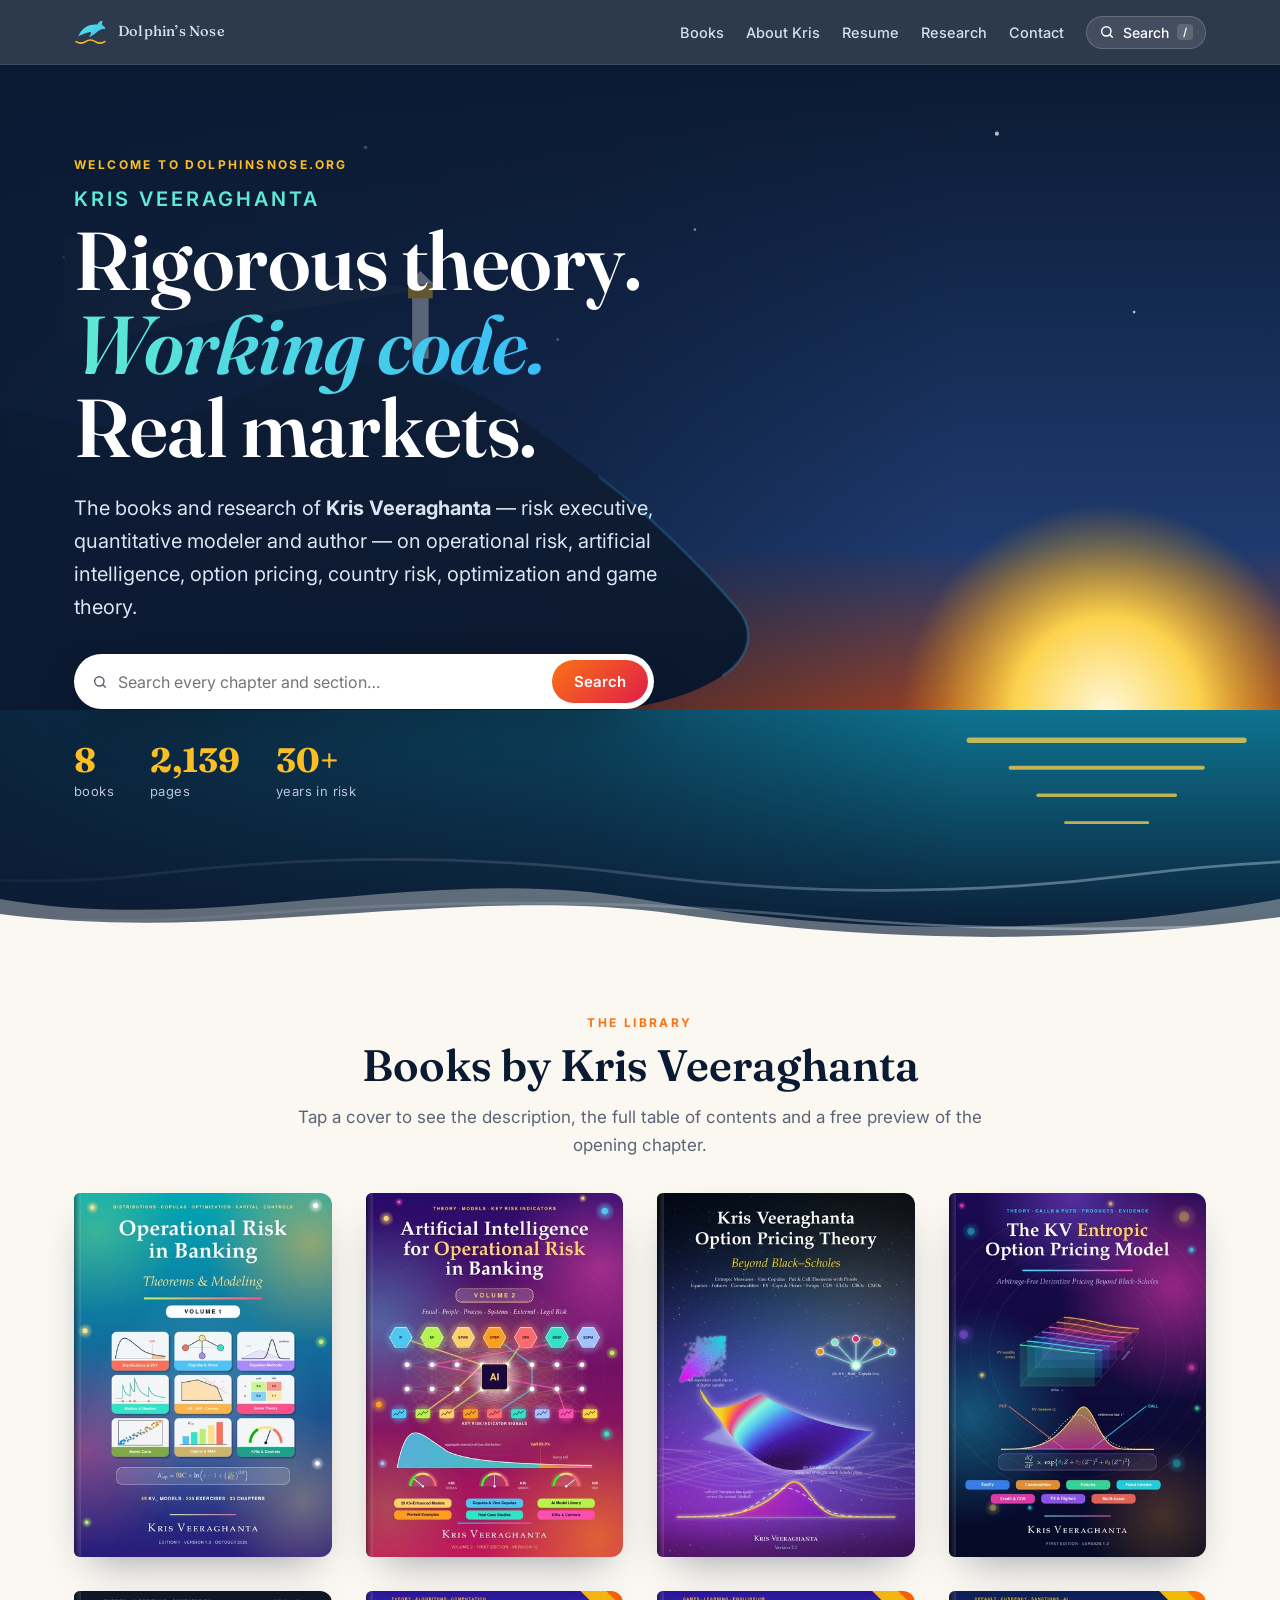
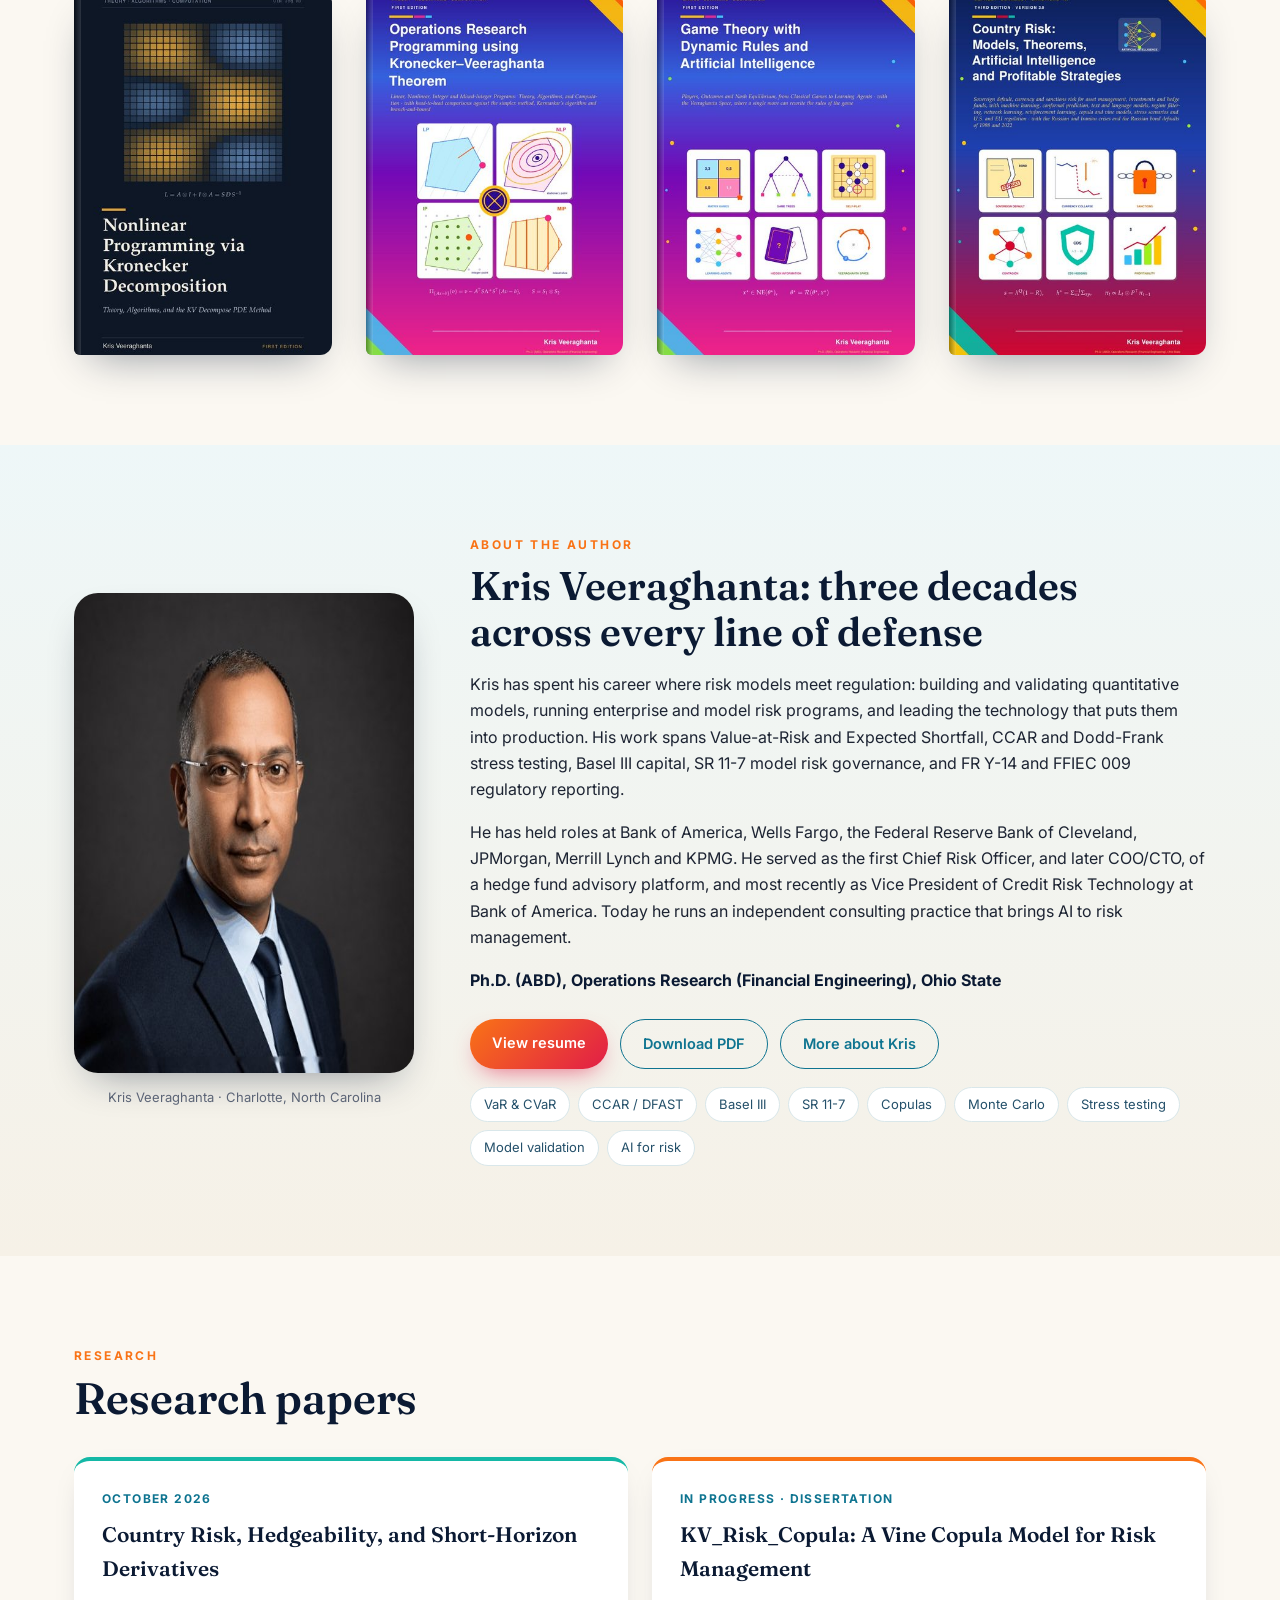
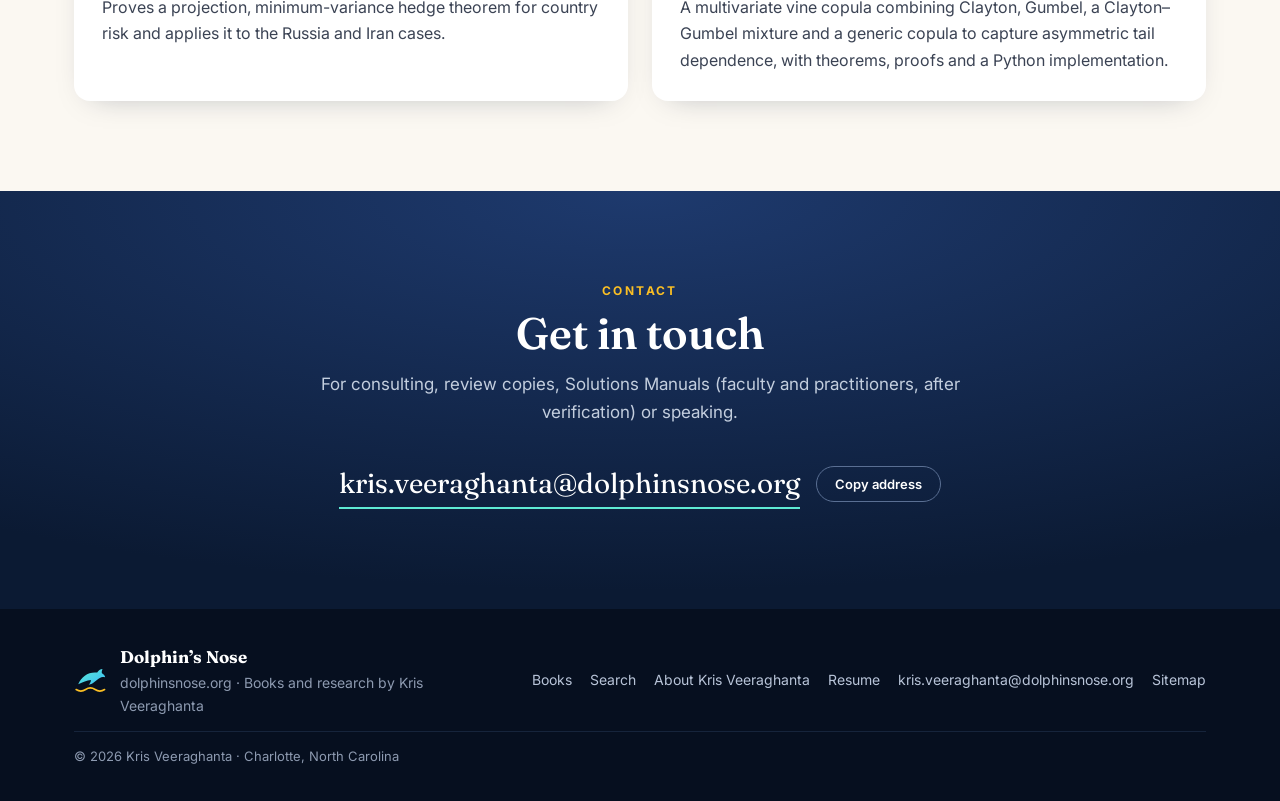
==== commit 12518eec: "Add resume page and PDF (web version) Co-Authored-By: Claude Opus 5.5 <noreply@anthropic.com> Claude" ====
--- a/index.html
+++ b/index.html
@@ -37,6 +37,7 @@
   <nav><ul>
     <li><a href="/index.html#books">Books</a></li>
     <li class="hide-sm"><a href="/about.html">About Kris</a></li>
+    <li><a href="/resume.html">Resume</a></li>
     <li class="hide-sm"><a href="/index.html#research">Research</a></li>
     <li><a href="/index.html#contact">Contact</a></li>
     <li><button class="search-btn" type="button" data-open-search aria-label="Search the site"><svg viewBox="0 0 24 24" width="16" height="16" aria-hidden="true"><circle cx="11" cy="11" r="7" fill="none" stroke="currentColor" stroke-width="2.2"/><path d="M20 20l-4.2-4.2" stroke="currentColor" stroke-width="2.2" stroke-linecap="round"/></svg><span class="hide-sm">Search</span><kbd class="hide-sm">/</kbd></button></li>
@@ -100,7 +101,7 @@
       <p>Kris has spent his career where risk models meet regulation: building and validating quantitative models, running enterprise and model risk programs, and leading the technology that puts them into production. His work spans Value-at-Risk and Expected Shortfall, CCAR and Dodd-Frank stress testing, Basel III capital, SR 11-7 model risk governance, and FR Y-14 and FFIEC 009 regulatory reporting.</p>
       <p>He has held roles at Bank of America, Wells Fargo, the Federal Reserve Bank of Cleveland, JPMorgan, Merrill Lynch and KPMG. He served as the first Chief Risk Officer, and later COO/CTO, of a hedge fund advisory platform, and most recently as Vice President of Credit Risk Technology at Bank of America. Today he runs an independent consulting practice that brings AI to risk management.</p>
       <p class="degree"><b>Ph.D. (ABD), Operations Research (Financial Engineering), Ohio State</b></p>
-      <p><a class="more" href="about.html">More about Kris Veeraghanta →</a></p>
+      <div class="btns"><a class="btn primary" href="resume.html">View resume</a><a class="btn outline" href="resume/Kris_Veeraghanta_Resume.pdf" target="_blank" rel="noopener">Download PDF</a><a class="btn outline" href="about.html">More about Kris</a></div>
       <div class="chips"><span>VaR &amp; CVaR</span><span>CCAR / DFAST</span><span>Basel III</span><span>SR 11-7</span><span>Copulas</span><span>Monte Carlo</span><span>Stress testing</span><span>Model validation</span><span>AI for risk</span></div>
     </div>
   </div>
@@ -126,7 +127,7 @@
 </main>
 <footer><div class="wrap">
   <div class="f-brand"><svg class="mark" viewBox="0 0 64 64" aria-hidden="true"><defs><linearGradient id="dg" x1="0" y1="0" x2="1" y2="1"><stop offset="0" stop-color="#5eead4"/><stop offset="1" stop-color="#38bdf8"/></linearGradient></defs><path fill="url(#dg)" d="M8 40c6-15 20-24 36-22 2-4 6-7 10-7-1 3-2 6-1 8 4 2 6 5 6 8-4-1-7-1-10 1-7 4-12 11-21 13 3-3 4-6 4-9-8 1-15 4-24 8z"/><path d="M4 50c6 4 12 4 18 0s12-4 18 0 12 4 18 0" fill="none" stroke="#fbbf24" stroke-width="3" stroke-linecap="round"/></svg><div><b>Dolphin’s Nose</b><br><span>dolphinsnose.org · Books and research by Kris Veeraghanta</span></div></div>
-  <div class="f-links"><a href="/index.html#books">Books</a><a href="/search.html">Search</a><a href="/about.html">About Kris Veeraghanta</a><a href="mailto:kris.veeraghanta@dolphinsnose.org">kris.veeraghanta@dolphinsnose.org</a><a href="/sitemap.xml">Sitemap</a></div>
+  <div class="f-links"><a href="/index.html#books">Books</a><a href="/search.html">Search</a><a href="/about.html">About Kris Veeraghanta</a><a href="/resume.html">Resume</a><a href="mailto:kris.veeraghanta@dolphinsnose.org">kris.veeraghanta@dolphinsnose.org</a><a href="/sitemap.xml">Sitemap</a></div>
   <div class="f-copy">© 2026 Kris Veeraghanta · Charlotte, North Carolina</div>
 </div></footer>
 <div class="search-ov" id="searchOv" hidden>
--- a/style.css
+++ b/style.css
@@ -202,3 +202,8 @@
 .booklist li{display:flex;gap:18px;align-items:center;background:var(--card);padding:14px;border-radius:14px;box-shadow:0 10px 30px -20px rgba(11,26,51,.4)}
 .booklist img{border-radius:3px 6px 6px 3px;box-shadow:0 8px 18px -8px rgba(0,0,0,.5)}
 .booklist a{color:var(--ink);text-decoration:none}.booklist span{color:var(--muted);font-size:14.5px}
+.btn.outline{border:1px solid var(--sea);color:var(--sea)}
+.btn.outline:hover{background:#e6f5f4}
+.resume-hero{position:relative;z-index:2;padding:60px 24px 120px}
+.resume-hero h1{font-family:var(--serif);font-weight:600;font-size:clamp(34px,5vw,56px);margin:0 0 10px}
+.resume-reader{grid-template-columns:repeat(auto-fill,minmax(420px,1fr));max-height:none}
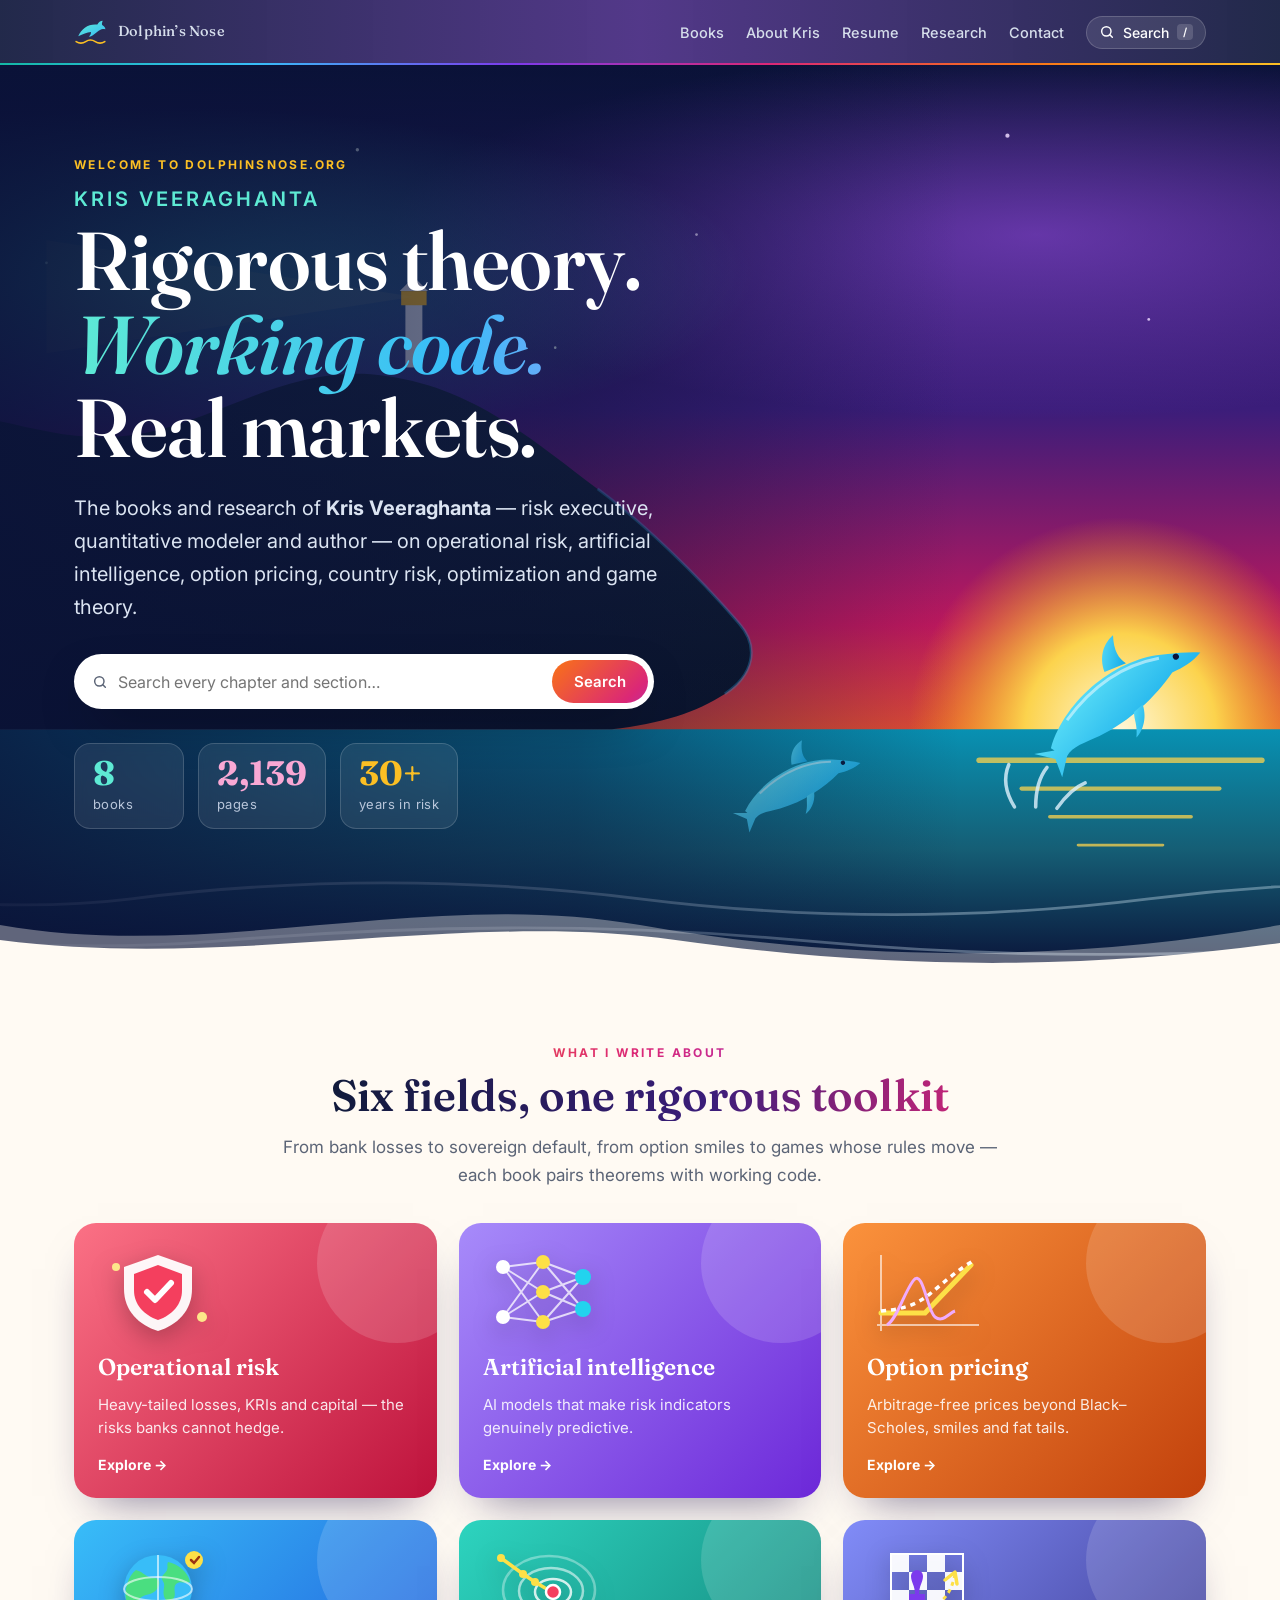
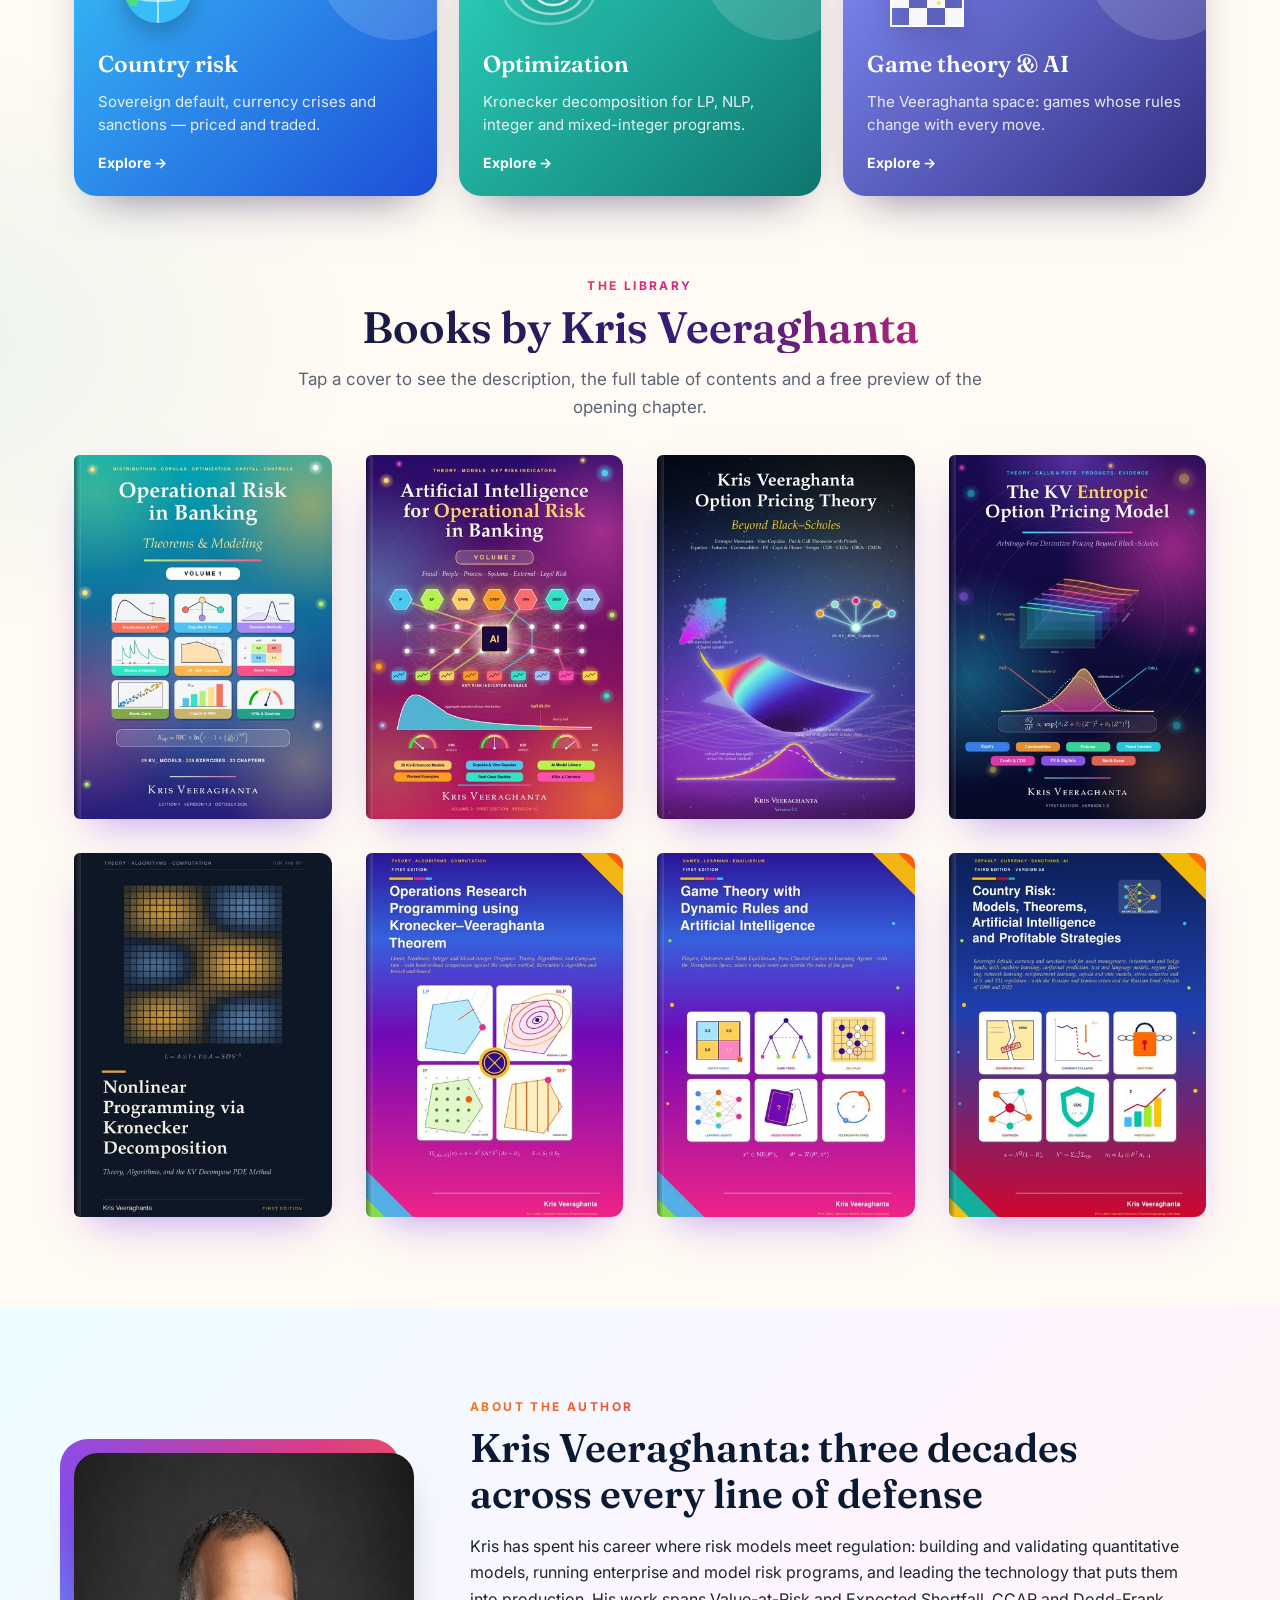
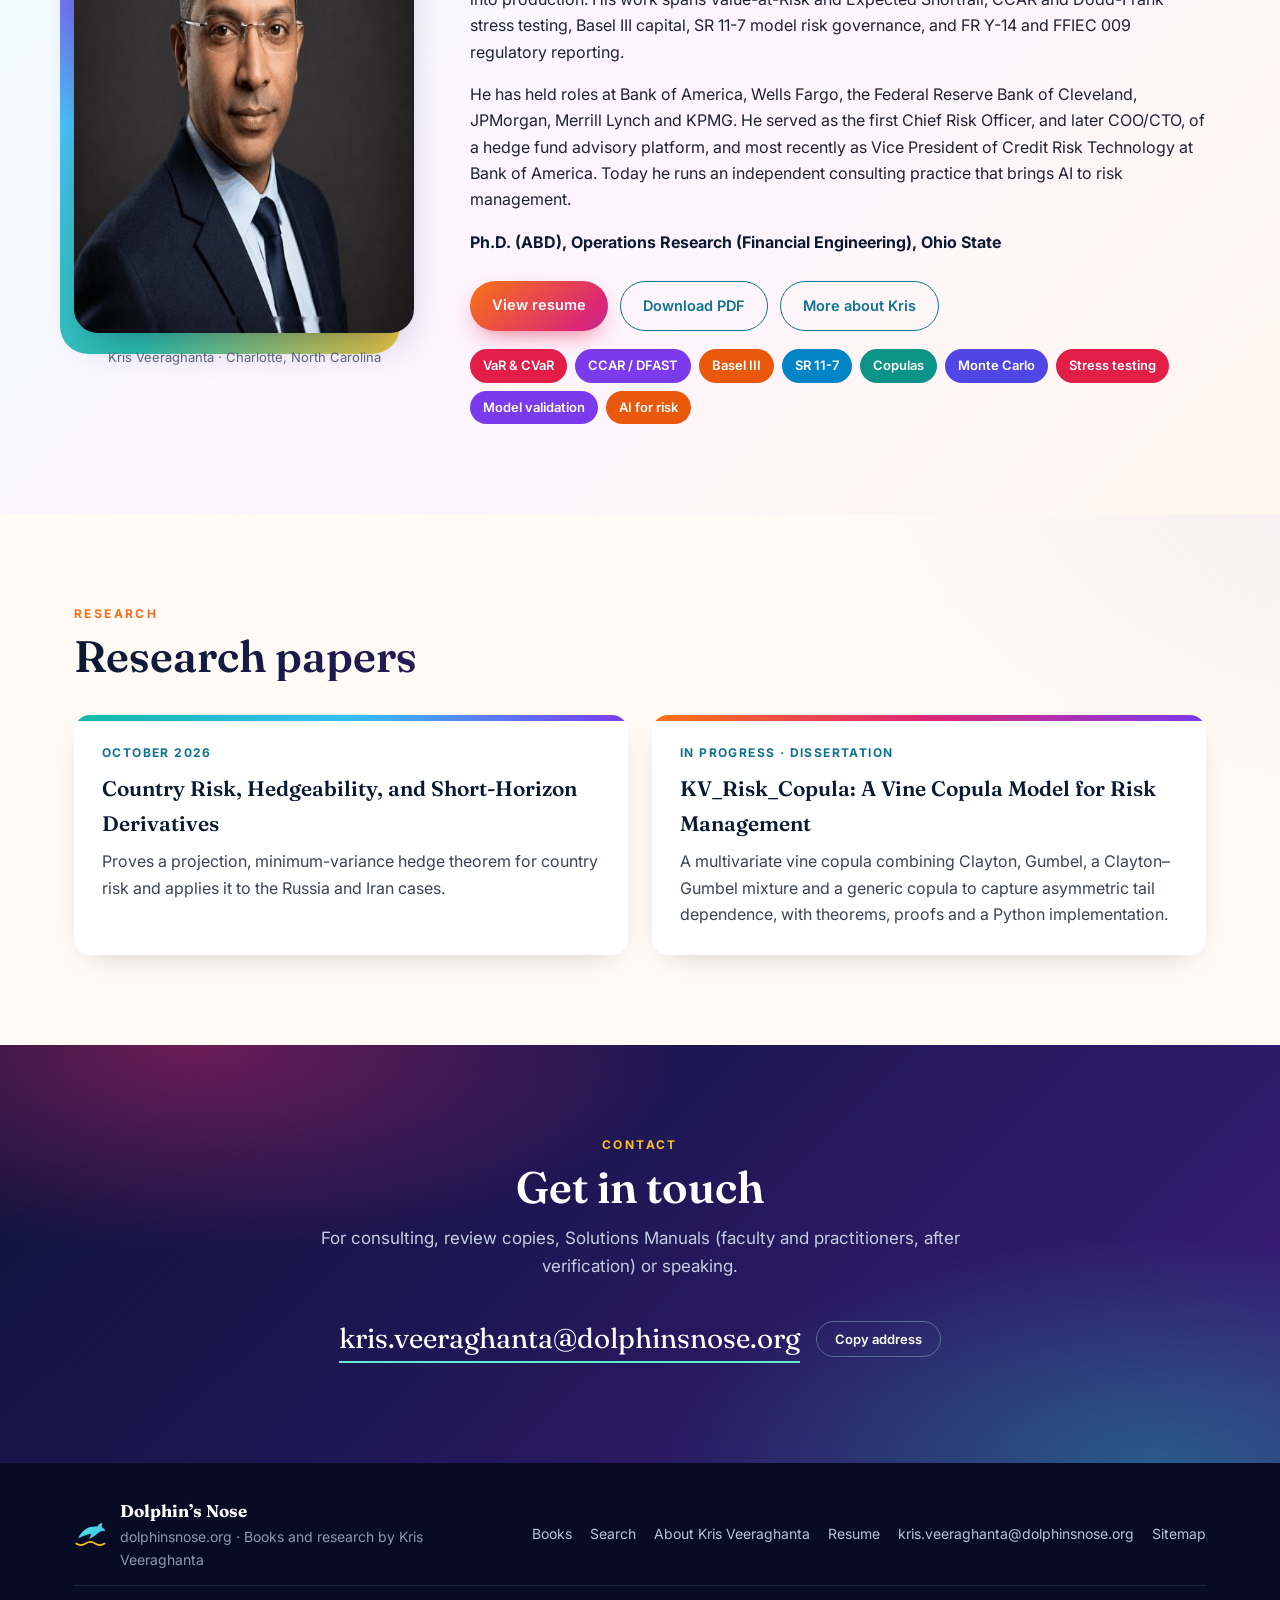
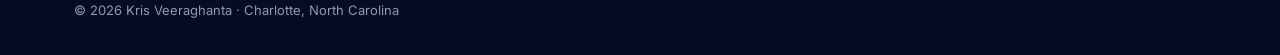
==== commit bed1309c: "Vivid design refresh: animated hero and illustrated topic cards" ====
--- a/index.html
+++ b/index.html
@@ -48,14 +48,14 @@
 <section class="hero">
   <svg class="hero-art" viewBox="0 0 1440 640" preserveAspectRatio="xMidYMid slice" aria-hidden="true">
 <defs>
- <linearGradient id="sky" x1="0" y1="0" x2="0" y2="1"><stop offset="0" stop-color="#0b1a33"/><stop offset=".55" stop-color="#1e3a6e"/><stop offset=".8" stop-color="#c2410c"/><stop offset="1" stop-color="#fbbf24"/></linearGradient>
+ <linearGradient id="sky" x1="0" y1="0" x2="0" y2="1"><stop offset="0" stop-color="#0a1238"/><stop offset=".38" stop-color="#3b1d7a"/><stop offset=".62" stop-color="#be185d"/><stop offset=".82" stop-color="#f97316"/><stop offset="1" stop-color="#fcd34d"/></linearGradient><radialGradient id="aur1" cx=".5" cy=".5" r=".5"><stop offset="0" stop-color="#2dd4bf" stop-opacity=".55"/><stop offset="1" stop-color="#2dd4bf" stop-opacity="0"/></radialGradient><radialGradient id="aur2" cx=".5" cy=".5" r=".5"><stop offset="0" stop-color="#a855f7" stop-opacity=".5"/><stop offset="1" stop-color="#a855f7" stop-opacity="0"/></radialGradient><linearGradient id="dolph" x1="0" y1="0" x2="1" y2="1"><stop offset="0" stop-color="#67e8f9"/><stop offset="1" stop-color="#0ea5e9"/></linearGradient>
  <radialGradient id="sun" cx=".5" cy=".5" r=".5"><stop offset="0" stop-color="#fff7d6"/><stop offset=".45" stop-color="#fcd34d"/><stop offset="1" stop-color="#f59e0b" stop-opacity="0"/></radialGradient>
- <linearGradient id="sea" x1="0" y1="0" x2="0" y2="1"><stop offset="0" stop-color="#0e7490"/><stop offset="1" stop-color="#0b1a33"/></linearGradient>
+ <linearGradient id="sea" x1="0" y1="0" x2="0" y2="1"><stop offset="0" stop-color="#0891b2"/><stop offset=".5" stop-color="#155e75"/><stop offset="1" stop-color="#0a1238"/></linearGradient>
  <linearGradient id="cliff" x1="0" y1="0" x2="0" y2="1"><stop offset="0" stop-color="#16263f"/><stop offset="1" stop-color="#0a1426"/></linearGradient>
 </defs>
 <rect width="1440" height="640" fill="url(#sky)"/>
-<g fill="#fff" opacity=".7"><circle cx="120" cy="70" r="1.4"/><circle cx="300" cy="140" r="1"/><circle cx="520" cy="60" r="1.2"/><circle cx="760" cy="120" r="1"/><circle cx="980" cy="50" r="1.5"/><circle cx="1210" cy="110" r="1.1"/><circle cx="1360" cy="40" r="1"/><circle cx="660" cy="200" r=".9"/><circle cx="1080" cy="180" r="1"/></g>
-<circle cx="1060" cy="470" r="150" fill="url(#sun)"/>
+<g class="stars" fill="#fff" opacity=".85"><circle cx="120" cy="70" r="1.4"/><circle cx="300" cy="140" r="1"/><circle cx="520" cy="60" r="1.2"/><circle cx="760" cy="120" r="1"/><circle cx="980" cy="50" r="1.5"/><circle cx="1210" cy="110" r="1.1"/><circle cx="1360" cy="40" r="1"/><circle cx="660" cy="200" r=".9"/><circle cx="1080" cy="180" r="1"/></g>
+<g class="aurora"><ellipse class="a1" cx="380" cy="150" rx="420" ry="120" fill="url(#aur1)"/><ellipse class="a2" cx="1000" cy="120" rx="460" ry="130" fill="url(#aur2)"/></g><circle cx="1060" cy="470" r="150" fill="url(#sun)"/>
 <path d="M0 470 L1440 470 L1440 640 L0 640Z" fill="url(#sea)"/>
 <g stroke="#fcd34d" stroke-linecap="round" opacity=".75"><path d="M960 492h200" stroke-width="4"/><path d="M990 512h140" stroke-width="3"/><path d="M1010 532h100" stroke-width="2.5"/><path d="M1030 552h60" stroke-width="2"/></g>
 <path d="M0 470 L0 300 C 70 290 120 250 190 245 C 260 240 300 270 360 262 C 420 254 470 210 540 220 C 600 228 640 262 690 300 C 720 322 760 360 790 395 C 805 412 800 432 780 445 C 760 458 735 466 700 470 Z" fill="url(#cliff)"/>
@@ -63,7 +63,7 @@
 <g transform="translate(560 214)"><rect x="-6" y="-46" width="12" height="46" fill="#e2e8f0"/><rect x="-9" y="-54" width="18" height="10" fill="#fbbf24"/><path d="M-10 -54 L0 -64 L10 -54Z" fill="#e2e8f0"/><path d="M0 -50 L-260 -90 L-260 -10Z" fill="#fde68a" opacity=".08"/></g>
 <g fill="#0b1a33" opacity=".85"><path d="M1240 520 c18-22 46-30 72-24 4-6 10-9 16-9-2 5-2 9-1 12 6 3 9 7 9 12-6-2-11-1-15 1-11 7-19 17-33 20 4-4 6-9 6-13-13 1-24 5-38 12z"/></g>
 <g stroke="#e0f2fe" stroke-opacity=".35" fill="none" stroke-width="2"><path d="M0 590 C 120 575 240 605 360 590 S 600 575 720 590 S 960 605 1080 590 S 1320 575 1440 590"/><path d="M0 620 C 140 607 280 632 420 620 S 700 607 840 620 S 1120 632 1260 620 S 1400 610 1440 615"/></g>
-</svg>
+<g class="leap l1"><g transform="translate(985 455) rotate(-32) scale(1.35)" fill="url(#dolph)" opacity="1"><path d="M5 28C25 10 60 6 82 18C88 21 94 24 98 27C92 29 86 29 80 28C66 34 48 38 30 36C22 35 15 33 10 36L2 44L4 34L-4 26L6 30Z"/><path d="M50 9C52 0 58-4 64-5C60 2 60 7 62 11Z"/><path d="M58 34C56 42 50 46 46 47C50 42 50 38 52 35Z"/><circle cx="86" cy="22" r="1.6" fill="#0a1238"/><path d="M20 20C40 12 60 11 78 18" stroke="#fff" stroke-opacity=".5" stroke-width="1.5" fill="none"/></g></g><g class="leap l2"><g transform="translate(780 505) rotate(-22) scale(0.95)" fill="url(#dolph)" opacity="0.9"><path d="M5 28C25 10 60 6 82 18C88 21 94 24 98 27C92 29 86 29 80 28C66 34 48 38 30 36C22 35 15 33 10 36L2 44L4 34L-4 26L6 30Z"/><path d="M50 9C52 0 58-4 64-5C60 2 60 7 62 11Z"/><path d="M58 34C56 42 50 46 46 47C50 42 50 38 52 35Z"/><circle cx="86" cy="22" r="1.6" fill="#0a1238"/><path d="M20 20C40 12 60 11 78 18" stroke="#fff" stroke-opacity=".5" stroke-width="1.5" fill="none"/></g></g><g class="splash" stroke="#e0f2fe" stroke-linecap="round" fill="none" stroke-width="2.5" opacity=".8"><path d="M985 525q-10-16-4-30"/><path d="M1000 525q0-18 8-28"/><path d="M1015 526q10-14 20-18"/></g></svg>
   <div class="wrap hero-in">
     <div class="eyebrow">Welcome to dolphinsnose.org</div>
     <h1><span class="hero-name">Kris Veeraghanta</span>Rigorous theory.<br><em>Working code.</em><br>Real markets.</h1>
@@ -72,13 +72,20 @@
       <svg viewBox="0 0 24 24" width="16" height="16" aria-hidden="true"><circle cx="11" cy="11" r="7" fill="none" stroke="currentColor" stroke-width="2.2"/><path d="M20 20l-4.2-4.2" stroke="currentColor" stroke-width="2.2" stroke-linecap="round"/></svg><input name="q" type="search" placeholder="Search every chapter and section…" aria-label="Search the books">
       <button type="submit">Search</button>
     </form>
-    <div class="hero-stats">
+    <div class="hero-stats vivid">
       <div><b>8</b><span>books</span></div>
       <div><b>2,139</b><span>pages</span></div>
       <div><b>30+</b><span>years in risk</span></div>
     </div>
   </div>
   <svg class="waves" viewBox="0 0 1440 120" preserveAspectRatio="none" aria-hidden="true"><path d="M0 60 C 240 110 480 10 720 60 S 1200 110 1440 60 V120 H0Z" fill="currentColor" opacity=".35"/><path d="M0 80 C 260 120 520 40 760 80 S 1220 120 1440 84 V120 H0Z" fill="currentColor"/></svg>
+</section>
+
+<section class="topics-sec" aria-label="Topics">
+  <div class="wrap">
+    <div class="sec-head center"><div class="eyebrow">What I write about</div><h2>Six fields, one rigorous toolkit</h2><p>From bank losses to sovereign default, from option smiles to games whose rules move — each book pairs theorems with working code.</p></div>
+    <div class="topics"><a class="topic t-rose" href="books/oprisk-vol1.html"><span class="t-art"><svg viewBox="0 0 120 90" aria-hidden="true"><path d="M60 8l34 12v22c0 22-15 36-34 42C41 78 26 64 26 42V20z" fill="#fff" opacity=".95"/><path d="M60 18l24 9v16c0 15-10 25-24 30-14-5-24-15-24-30V27z" fill="#f43f5e"/><path d="M49 45l8 8 16-17" stroke="#fff" stroke-width="6" fill="none" stroke-linecap="round" stroke-linejoin="round"/><circle cx="18" cy="20" r="4" fill="#fde68a"/><circle cx="104" cy="70" r="5" fill="#fde68a"/></svg></span><h3>Operational risk</h3><p>Heavy-tailed losses, KRIs and capital — the risks banks cannot hedge.</p><span class="t-go">Explore →</span></a><a class="topic t-violet" href="books/ai-oprisk-vol2.html"><span class="t-art"><svg viewBox="0 0 120 90" aria-hidden="true"><g stroke="#fff" stroke-opacity=".75" stroke-width="2"><path d="M20 20L60 15M20 20L60 45M20 20L60 75M20 70L60 15M20 70L60 45M20 70L60 75M60 15L100 30M60 45L100 30M60 75L100 30M60 15L100 62M60 45L100 62M60 75L100 62"/></g><g fill="#fff"><circle cx="20" cy="20" r="7"/><circle cx="20" cy="70" r="7"/></g><g fill="#fde047"><circle cx="60" cy="15" r="7"/><circle cx="60" cy="45" r="7"/><circle cx="60" cy="75" r="7"/></g><g fill="#22d3ee"><circle cx="100" cy="30" r="8"/><circle cx="100" cy="62" r="8"/></g></svg></span><h3>Artificial intelligence</h3><p>AI models that make risk indicators genuinely predictive.</p><span class="t-go">Explore →</span></a><a class="topic t-amber" href="books/option-pricing.html"><span class="t-art"><svg viewBox="0 0 120 90" aria-hidden="true"><path d="M10 78H112M14 84V8" stroke="#fff" stroke-opacity=".6" stroke-width="2"/><path d="M14 66L58 66L104 18" stroke="#fde047" stroke-width="5" fill="none" stroke-linecap="round"/><path d="M14 64C40 62 52 56 64 46S92 22 106 14" stroke="#fff" stroke-width="3.5" fill="none" stroke-dasharray="5 5"/><path d="M20 78c10-6 16-30 26-44s14 30 22 36 14-4 20-6" stroke="#f0abfc" stroke-width="3" fill="none"/></svg></span><h3>Option pricing</h3><p>Arbitrage-free prices beyond Black–Scholes, smiles and fat tails.</p><span class="t-go">Explore →</span></a><a class="topic t-sky" href="books/country-risk.html"><span class="t-art"><svg viewBox="0 0 120 90" aria-hidden="true"><circle cx="60" cy="45" r="34" fill="#38bdf8"/><path d="M38 26c8 2 10 8 18 8s6 10 0 14-14 2-16 10-8 4-12-2c-2-10 2-24 10-30zM70 18c10 2 20 10 22 20-6 2-10-2-14 2s2 12-4 16-10-4-8-12-6-8 0-14 2-8 4-12z" fill="#4ade80"/><ellipse cx="60" cy="45" rx="34" ry="12" fill="none" stroke="#fff" stroke-opacity=".6" stroke-width="2"/><path d="M60 11v68" stroke="#fff" stroke-opacity=".6" stroke-width="2"/><circle cx="96" cy="16" r="9" fill="#fde047"/><path d="M93 16l3 3 5-6" stroke="#9a3412" stroke-width="2.5" fill="none" stroke-linecap="round"/></svg></span><h3>Country risk</h3><p>Sovereign default, currency crises and sanctions — priced and traded.</p><span class="t-go">Explore →</span></a><a class="topic t-teal" href="books/or-programming.html"><span class="t-art"><svg viewBox="0 0 120 90" aria-hidden="true"><g fill="none" stroke="#fff" stroke-width="2.5"><ellipse cx="66" cy="46" rx="46" ry="34" stroke-opacity=".35"/><ellipse cx="68" cy="47" rx="32" ry="23" stroke-opacity=".55"/><ellipse cx="70" cy="48" rx="18" ry="13" stroke-opacity=".8"/></g><path d="M18 14L40 30 52 38 62 44 70 48" stroke="#fde047" stroke-width="3.5" fill="none" stroke-linecap="round" stroke-linejoin="round"/><g fill="#fde047"><circle cx="18" cy="14" r="4"/><circle cx="40" cy="30" r="4"/><circle cx="52" cy="38" r="4"/></g><circle cx="70" cy="48" r="7" fill="#f43f5e" stroke="#fff" stroke-width="2.5"/></svg></span><h3>Optimization</h3><p>Kronecker decomposition for LP, NLP, integer and mixed-integer programs.</p><span class="t-go">Explore →</span></a><a class="topic t-indigo" href="books/game-theory.html"><span class="t-art"><svg viewBox="0 0 120 90" aria-hidden="true"><g transform="translate(24 10)"><g fill="#fff" opacity=".95"><rect width="18" height="18"/><rect x="36" width="18" height="18"/><rect x="18" y="18" width="18" height="18"/><rect x="54" y="18" width="18" height="18"/><rect y="36" width="18" height="18"/><rect x="36" y="36" width="18" height="18"/><rect x="18" y="54" width="18" height="18"/><rect x="54" y="54" width="18" height="18"/></g><rect width="72" height="72" fill="none" stroke="#fff" stroke-width="2"/></g><path d="M52 50c0-8 4-12 4-18a6 6 0 1 0-12 0c0 6 4 10 4 18h-6v6h16v-6z" fill="#7c3aed"/><path d="M78 36l10-8 2 12" stroke="#fde047" stroke-width="3.5" fill="none" stroke-linecap="round" stroke-linejoin="round"/><path d="M70 60q14-8 18-30" stroke="#fde047" stroke-width="3" fill="none" stroke-dasharray="4 4"/></svg></span><h3>Game theory & AI</h3><p>The Veeraghanta space: games whose rules change with every move.</p><span class="t-go">Explore →</span></a></div>
+  </div>
 </section>
 
 <section id="books" class="books-sec">
--- a/style.css
+++ b/style.css
@@ -207,3 +207,101 @@
 .resume-hero{position:relative;z-index:2;padding:60px 24px 120px}
 .resume-hero h1{font-family:var(--serif);font-weight:600;font-size:clamp(34px,5vw,56px);margin:0 0 10px}
 .resume-reader{grid-template-columns:repeat(auto-fill,minmax(420px,1fr));max-height:none}
+
+/* === vivid theme === */
+:root{--magenta:#db2777;--grape:#7c3aed;--lime:#84cc16;--paper:#fffaf3}
+body{background:
+  radial-gradient(900px 500px at 105% 8%,rgba(236,72,153,.08),transparent 60%),
+  radial-gradient(800px 500px at -10% 40%,rgba(20,184,166,.09),transparent 60%),
+  radial-gradient(900px 600px at 110% 75%,rgba(124,58,237,.07),transparent 60%),var(--paper)}
+.eyebrow{background:linear-gradient(90deg,var(--coral),var(--magenta),var(--grape));-webkit-background-clip:text;background-clip:text;color:transparent}
+.hero .eyebrow,.contact-sec .eyebrow{background:none;color:var(--sun)}
+.sec-head h2{background:linear-gradient(90deg,var(--ink),#3b1d7a 60%,var(--magenta));-webkit-background-clip:text;background-clip:text;color:transparent}
+.nav{background:linear-gradient(90deg,rgba(10,18,56,.9),rgba(59,29,122,.88),rgba(10,18,56,.9))}
+.nav::after{content:"";position:absolute;left:0;right:0;bottom:-1px;height:2px;background:linear-gradient(90deg,var(--teal),var(--sky),var(--grape),var(--magenta),var(--coral),var(--sun))}
+
+/* hero */
+.hero::after{background:linear-gradient(90deg,rgba(10,18,56,.86) 0%,rgba(10,18,56,.5) 45%,rgba(10,18,56,0) 75%)}
+.hero h1 em{background:linear-gradient(90deg,#5eead4,#38bdf8 40%,#e879f9 80%,#fb7185);-webkit-background-clip:text;background-clip:text;background-size:200% auto;animation:shine 6s linear infinite}
+@keyframes shine{to{background-position:200% center}}
+.aurora .a1{animation:drift 14s ease-in-out infinite alternate}
+.aurora .a2{animation:drift 18s ease-in-out infinite alternate-reverse}
+@keyframes drift{from{transform:translateX(-60px)}to{transform:translateX(80px)}}
+.stars circle{animation:twinkle 3s ease-in-out infinite}
+.stars circle:nth-child(2n){animation-delay:1.1s}.stars circle:nth-child(3n){animation-delay:2s}
+@keyframes twinkle{50%{opacity:.25}}
+.leap{transform-box:fill-box;transform-origin:center}
+.leap.l1{animation:bob 4.5s ease-in-out infinite}
+.leap.l2{animation:bob 5.5s ease-in-out .8s infinite}
+@keyframes bob{50%{transform:translate(6px,-12px) rotate(-4deg)}}
+.hero-stats.vivid{gap:14px;flex-wrap:wrap}
+.hero-stats.vivid>div{padding:12px 18px;border-radius:16px;background:rgba(255,255,255,.08);border:1px solid rgba(255,255,255,.16);backdrop-filter:blur(6px);min-width:110px}
+.hero-stats.vivid>div:nth-child(1) b{color:#5eead4}
+.hero-stats.vivid>div:nth-child(2) b{color:#f9a8d4}
+.hero-stats.vivid>div:nth-child(3) b{color:var(--sun)}
+.hero-search button,.btn.primary{background:linear-gradient(135deg,#f97316,#db2777 55%,#7c3aed);background-size:150% 150%;transition:background-position .4s,transform .2s}
+.hero-search button:hover,.btn.primary:hover{background-position:100% 0;transform:translateY(-1px)}
+@media (prefers-reduced-motion:reduce){*{animation:none!important;transition:none!important}}
+
+/* topics */
+.topics-sec{padding:74px 0 10px}
+.topics{display:grid;grid-template-columns:repeat(3,1fr);gap:22px}
+@media(max-width:900px){.topics{grid-template-columns:repeat(2,1fr)}}
+@media(max-width:560px){.topics{grid-template-columns:1fr}}
+.topic{position:relative;display:flex;flex-direction:column;padding:24px 24px 22px;border-radius:22px;color:#fff;text-decoration:none;overflow:hidden;box-shadow:0 22px 44px -24px rgba(30,20,80,.6);transition:transform .3s cubic-bezier(.2,.8,.2,1),box-shadow .3s}
+.topic::after{content:"";position:absolute;right:-40px;top:-40px;width:160px;height:160px;border-radius:50%;background:rgba(255,255,255,.14)}
+.topic:hover{transform:translateY(-6px);box-shadow:0 30px 60px -24px rgba(30,20,80,.75)}
+.t-art{display:block;width:120px;height:90px;margin-bottom:12px;position:relative;z-index:1;filter:drop-shadow(0 8px 12px rgba(0,0,0,.25));transition:transform .4s}
+.topic:hover .t-art{transform:scale(1.08) rotate(-2deg)}
+.topic h3{font-family:var(--serif);font-size:23px;font-weight:600;margin:0 0 6px;position:relative;z-index:1}
+.topic p{margin:0 0 14px;color:rgba(255,255,255,.88);font-size:15px;line-height:1.55;position:relative;z-index:1}
+.t-go{margin-top:auto;font-weight:700;font-size:14px;position:relative;z-index:1}
+.t-rose{background:linear-gradient(135deg,#fb7185,#be123c)}
+.t-violet{background:linear-gradient(135deg,#a78bfa,#6d28d9)}
+.t-amber{background:linear-gradient(135deg,#fb923c,#c2410c)}
+.t-sky{background:linear-gradient(135deg,#38bdf8,#1d4ed8)}
+.t-teal{background:linear-gradient(135deg,#2dd4bf,#0f766e)}
+.t-indigo{background:linear-gradient(135deg,#818cf8,#312e81)}
+
+/* books */
+.books-sec{position:relative}
+.cover-card{box-shadow:inset 6px 0 0 rgba(0,0,0,.25),0 18px 40px -18px rgba(124,58,237,.55)}
+.covers .cover-card:nth-child(6n+1):hover{box-shadow:0 30px 60px -20px rgba(225,29,72,.6)}
+.covers .cover-card:nth-child(6n+2):hover{box-shadow:0 30px 60px -20px rgba(124,58,237,.6)}
+.covers .cover-card:nth-child(6n+3):hover{box-shadow:0 30px 60px -20px rgba(249,115,22,.6)}
+.covers .cover-card:nth-child(6n+4):hover{box-shadow:0 30px 60px -20px rgba(14,165,233,.6)}
+.covers .cover-card:nth-child(6n+5):hover{box-shadow:0 30px 60px -20px rgba(20,184,166,.6)}
+.covers .cover-card:nth-child(6n+6):hover{box-shadow:0 30px 60px -20px rgba(79,70,229,.6)}
+
+/* about */
+.portrait{isolation:isolate}
+.about-sec{background:linear-gradient(135deg,#ecfeff 0%,#fdf4ff 50%,#fff7ed 100%)}
+.portrait::before{background:conic-gradient(from 200deg,#14b8a6,#38bdf8,#7c3aed,#db2777,#f97316,#fbbf24,#14b8a6)}
+.chips span{border:0;color:#fff;font-weight:600}
+.chips span:nth-child(6n+1){background:#e11d48}.chips span:nth-child(6n+2){background:#7c3aed}
+.chips span:nth-child(6n+3){background:#ea580c}.chips span:nth-child(6n+4){background:#0284c7}
+.chips span:nth-child(6n+5){background:#0d9488}.chips span:nth-child(6n+6){background:#4f46e5}
+
+/* research */
+.paper{border-top:0;position:relative;overflow:hidden}
+.paper::before{content:"";position:absolute;left:0;right:0;top:0;height:6px;background:linear-gradient(90deg,#14b8a6,#38bdf8,#7c3aed)}
+.paper:nth-child(2)::before{background:linear-gradient(90deg,#f97316,#db2777,#7c3aed)}
+
+/* contact */
+.contact-sec{background:radial-gradient(700px 300px at 15% 0,rgba(219,39,119,.45),transparent 70%),radial-gradient(700px 320px at 90% 100%,rgba(20,184,166,.4),transparent 70%),linear-gradient(135deg,#0a1238,#3b1d7a)}
+
+/* book pages */
+.bstats b{background:linear-gradient(90deg,#5eead4,#f9a8d4);-webkit-background-clip:text;background-clip:text;color:transparent}
+.part{background:linear-gradient(90deg,#ccfbf1,#fae8ff 55%,#ffedd5)}
+.preview-sec{background:linear-gradient(135deg,#fdf4ff,#ecfeff)}
+.reader{background:linear-gradient(135deg,#3b1d7a,#0a1238)}
+.pager{background:linear-gradient(90deg,#0a1238,#3b1d7a)}
+footer{background:#070b24}
+@media(max-width:560px){
+  .hero-stats.vivid{gap:8px;flex-wrap:nowrap}
+  .hero-stats.vivid>div{min-width:0;flex:1;padding:10px 12px}
+  .hero-stats.vivid b{font-size:26px}
+  .topic{display:grid;grid-template-columns:84px 1fr;column-gap:14px;padding:18px}
+  .t-art{width:84px;height:63px;grid-row:span 3;margin:0}
+  .topic h3{font-size:20px}.topic p{font-size:14px;margin-bottom:8px}
+}
